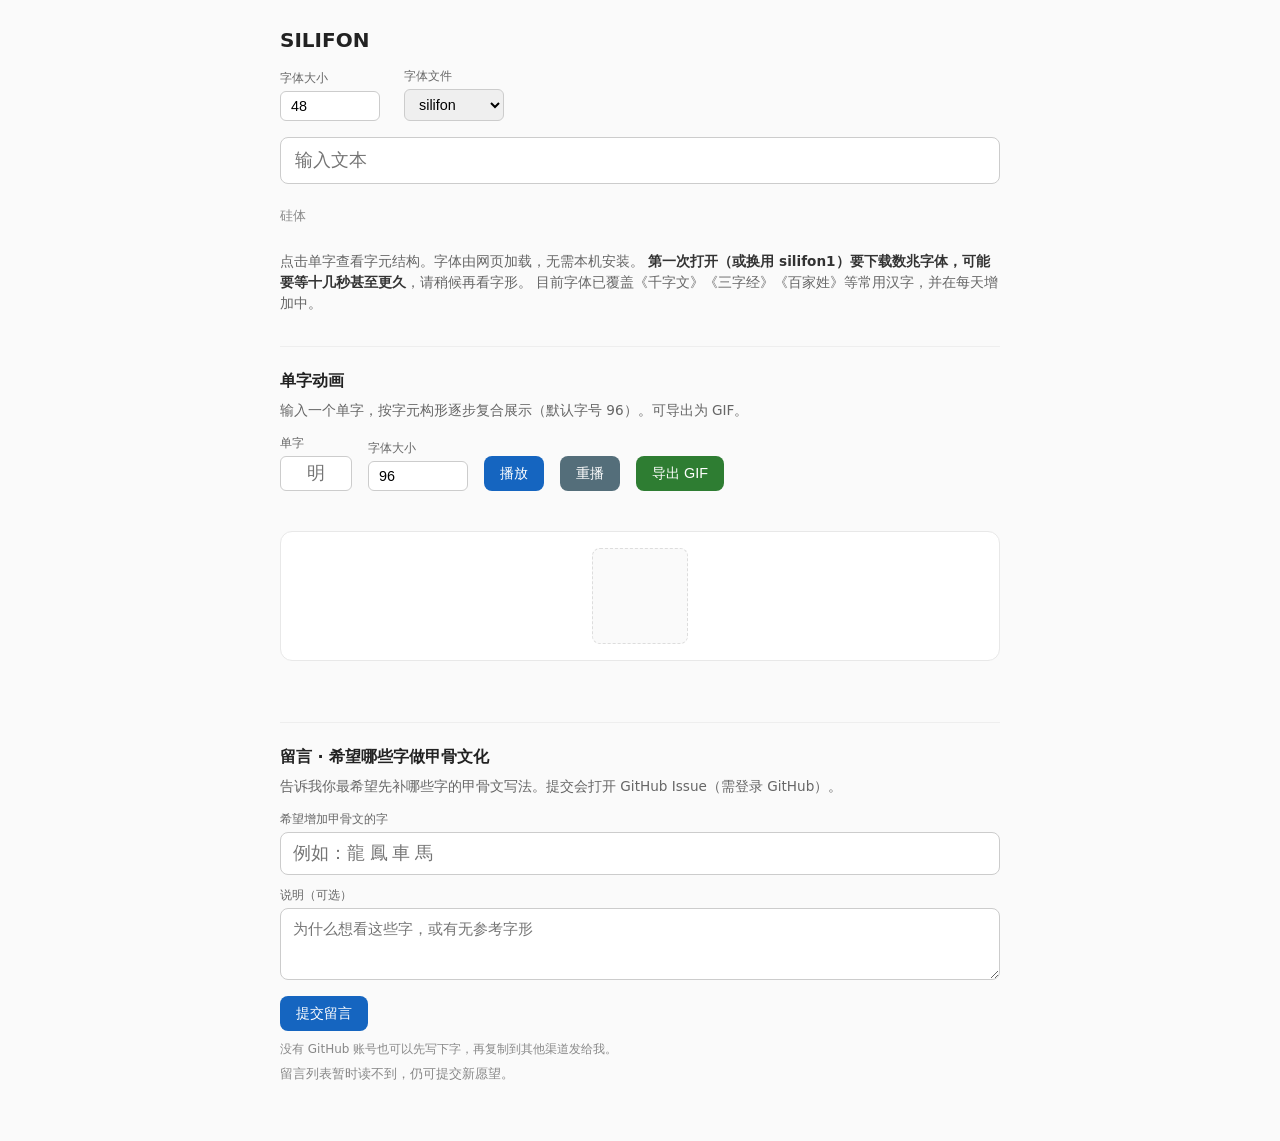
==== index.html @ 26a2df0d "Fix broken animation script; export GIF instead of standalone HTML" ====
<!DOCTYPE html>
<html lang="zh-CN">
<head>
  <meta charset="UTF-8" />
  <meta name="viewport" content="width=device-width, initial-scale=1" />
  <title>SILIFON</title>
  <style>
    @font-face {
      font-family: 'SilifonWeb';
      src: url('fonts/silifon.ttf?v=20260910170500') format('truetype');
      font-display: block;
    }
    @font-face {
      font-family: 'Silifon1Web';
      src: url('fonts/silifon1.ttf?v=20260910170500') format('truetype');
      font-display: block;
    }
    :root { font-family: system-ui, -apple-system, sans-serif; }
    * { box-sizing: border-box; }
    body {
      margin: 0; padding: 28px 20px 40px;
      background: #fafafa; color: #222;
      min-height: 100vh;
    }
    .wrap { max-width: 720px; margin: 0 auto; }
    h1 { font-size: 1.25rem; margin: 0 0 16px; font-weight: 600; }

    .opts {
      display: flex; flex-wrap: wrap; gap: 16px 24px;
      margin-bottom: 16px; align-items: flex-end;
    }
    .opt label {
      display: block; font-size: 0.75rem; color: #666; margin-bottom: 4px;
    }
    .opt select, .opt input[type="number"] {
      padding: 6px 10px; border: 1px solid #ccc; border-radius: 6px;
      font-size: 0.9rem; min-width: 100px;
    }

    #textInput {
      width: 100%;
      font-size: 1.1rem;
      padding: 12px 14px;
      border: 1px solid #ccc;
      border-radius: 8px;
      outline: none;
      font-family: "Songti SC", "SimSun", serif;
    }
    #textInput:focus { border-color: #1565c0; }

    .out-label {
      margin: 24px 0 10px;
      font-size: 0.8rem;
      color: #888;
    }
    #silifonOut {
      display: flex;
      flex-wrap: wrap;
      gap: 6px;
      line-height: 1;
    }
    .glyph {
      font-family: var(--silifon-family, 'SilifonWeb');
      font-size: var(--glyph-size, 3rem);
      font-feature-settings: "liga" 1, "clig" 1;
      font-variant-ligatures: common-ligatures;
      padding: 8px 10px;
      border: 1px solid transparent;
      border-radius: 8px;
      background: #fff;
      cursor: pointer;
      user-select: none;
    }
    .glyph:hover {
      border-color: #90caf9;
      background: #f5f9ff;
    }
    .glyph.no-structure { cursor: default; opacity: 0.85; }
    .glyph.no-structure:hover { border-color: transparent; background: #fff; }

    .hint { margin-top: 16px; font-size: 0.85rem; color: #666; line-height: 1.55; }
    .hint strong { color: #333; font-weight: 600; }
    .feedback {
      margin-top: 36px;
      padding-top: 24px;
      border-top: 1px solid #eee;
    }
    .feedback h2 { font-size: 1rem; margin: 0 0 8px; font-weight: 600; }
    .feedback .lead { font-size: 0.85rem; color: #666; line-height: 1.5; margin: 0 0 14px; }
    .feedback label {
      display: block; font-size: 0.75rem; color: #666; margin: 0 0 4px;
    }
    .feedback textarea, .feedback input[type="text"] {
      width: 100%;
      font-size: 0.95rem;
      padding: 10px 12px;
      border: 1px solid #ccc;
      border-radius: 8px;
      outline: none;
      font-family: inherit;
      margin-bottom: 12px;
    }
    .feedback textarea:focus, .feedback input[type="text"]:focus { border-color: #1565c0; }
    .feedback textarea { min-height: 72px; resize: vertical; }
    #wishChars { font-family: "Songti SC", "SimSun", serif; font-size: 1.15rem; }
    #wishSubmit {
      border: none; background: #1565c0; color: #fff;
      border-radius: 8px; padding: 8px 16px; cursor: pointer; font-size: 0.9rem;
    }
    #wishSubmit:hover { background: #0d47a1; }
    .wish-note { font-size: 0.75rem; color: #888; margin: 10px 0 0; }
    #wishList { margin: 18px 0 0; padding: 0; list-style: none; }
    #wishList li {
      padding: 10px 0;
      border-bottom: 1px solid #f0f0f0;
      font-size: 0.9rem;
    }
    #wishList a { color: #1565c0; text-decoration: none; }
    #wishList a:hover { text-decoration: underline; }
    #wishList .meta { display: block; font-size: 0.75rem; color: #999; margin-top: 4px; }
    #wishListStatus { font-size: 0.8rem; color: #888; margin: 8px 0 0; }

    /* 字元结构弹窗 */
    #modalOverlay {
      position: fixed; inset: 0;
      background: rgba(0,0,0,0.4);
      display: flex; align-items: center; justify-content: center;
      padding: 16px; z-index: 999;
    }
    #modalOverlay[hidden] { display: none; }
    #modal {
      width: 100%; max-width: 640px; max-height: 80vh;
      background: #fff; border-radius: 12px;
      display: flex; flex-direction: column;
      box-shadow: 0 12px 32px rgba(0,0,0,0.15);
    }
    #modalHead {
      padding: 14px 16px;
      border-bottom: 1px solid #eee;
      display: flex; justify-content: space-between; align-items: center;
    }
    #modalTitle { font-weight: 600; }
    #modalClose {
      border: none; background: #eee; border-radius: 6px;
      padding: 6px 12px; cursor: pointer;
    }
    #modalBody { padding: 16px; overflow: auto; }
    #modalMeta { font-size: 0.85rem; color: #666; margin-bottom: 12px; }
    #jgBlock { margin: 0 0 16px; }
    #jgBlock[hidden] { display: none; }
    #jgLabel { font-size: 0.8rem; color: #888; margin: 0 0 8px; }
    #jgGrid {
      display: flex; flex-wrap: wrap; gap: 8px;
    }
    .jg-card {
      display: flex; flex-direction: column; align-items: center;
      gap: 4px;
    }
    .jg-thumb {
      width: 72px; height: 72px;
      background: #d7d5d0;
      border-radius: 6px;
      overflow: hidden;
      display: flex; align-items: center; justify-content: center;
    }
    .jg-thumb img { width: 72px; height: 72px; object-fit: contain; }
    .jg-cap { font-size: 0.62rem; color: #888; max-width: 80px; text-align: center; }
    #varBlock { margin: 0 0 16px; }
    #varBlock[hidden] { display: none; }
    #varLabel { font-size: 0.8rem; color: #888; margin: 0 0 8px; }
    #varGrid { display: flex; flex-wrap: wrap; gap: 10px; }
    .var-card {
      display: flex; flex-direction: column; align-items: center;
      gap: 4px;
    }
    .var-thumb {
      width: 88px; height: 88px;
      background: #fff;
      border: 1px solid #eee;
      border-radius: 6px;
      overflow: hidden;
      display: flex; align-items: center; justify-content: center;
      font-family: var(--silifon-family, 'SilifonWeb');
      font-size: 52px;
      line-height: 1;
      font-feature-settings: "liga" 1, "clig" 1;
      font-variant-ligatures: common-ligatures;
    }
    .var-cap { font-size: 0.65rem; color: #555; }
    .comp-grid { display: flex; flex-wrap: wrap; gap: 12px; }
    .comp-card {
      display: flex; flex-direction: column; align-items: center;
      gap: 6px; padding: 10px;
      border: 1px solid #e8e8e8; border-radius: 8px;
      min-width: 88px; background: #fafafa;
    }
    .comp-card.clickable { cursor: pointer; }
    .comp-card.clickable:hover { border-color: #90caf9; background: #f5f9ff; }
    .comp-thumb {
      width: 64px; height: 64px;
      display: flex; align-items: center; justify-content: center;
      font-family: "Songti SC", serif;
      font-size: 2rem;
      background: #fff; border: 1px solid #eee; border-radius: 6px;
      overflow: hidden;
    }
    .comp-thumb img { width: 64px; height: 64px; object-fit: contain; }
    .comp-cap { font-size: 0.7rem; color: #555; text-align: center; }
    .comp-cap code { display: block; font-size: 0.62rem; color: #999; margin-top: 2px; }
    .empty { color: #999; font-size: 0.9rem; }

    .anim-mod {
      margin-top: 32px;
      padding-top: 24px;
      border-top: 1px solid #eee;
    }
    .anim-mod h2 { font-size: 1rem; margin: 0 0 8px; font-weight: 600; }
    .anim-mod .lead { font-size: 0.85rem; color: #666; line-height: 1.5; margin: 0 0 14px; }
    .anim-row {
      display: flex; flex-wrap: wrap; gap: 12px 16px;
      align-items: flex-end; margin-bottom: 14px;
    }
    .anim-row .opt input[type="text"] {
      padding: 6px 10px; border: 1px solid #ccc; border-radius: 6px;
      font-size: 1.15rem; width: 4.5rem; text-align: center;
      font-family: "Songti SC", "SimSun", serif;
    }
    .anim-row .opt input[type="text"]:focus { border-color: #1565c0; outline: none; }
    #animPlay, #animReplay {
      border: none; background: #1565c0; color: #fff;
      border-radius: 8px; padding: 8px 16px; cursor: pointer; font-size: 0.9rem;
    }
    #animPlay:hover, #animReplay:hover { background: #0d47a1; }
    #animReplay { background: #546e7a; }
    #animReplay:hover { background: #455a64; }
    #animMeta { font-size: 0.85rem; color: #666; margin: 0 0 10px; min-height: 1.2em; }
    #animStatus { font-size: 0.8rem; color: #888; margin: 10px 0 0; min-height: 1.2em; }
    .anim-stage-wrap {
      display: flex; justify-content: center;
      padding: 16px; background: #fff;
      border: 1px solid #e8e8e8; border-radius: 12px;
    }
    #animStage {
      position: relative;
      width: var(--anim-size, 96px);
      height: var(--anim-size, 96px);
      background: #fafafa;
      border: 1px dashed #ddd;
      border-radius: 8px;
      overflow: hidden;
    }
    .anim-piece {
      position: absolute;
      left: 0; top: 0;
      width: 100%; height: 100%;
      transform-origin: 0 0;
      opacity: 0;
      transition: transform 0.7s cubic-bezier(0.22, 1, 0.36, 1), opacity 0.45s ease;
      pointer-events: none;
      display: flex; align-items: center; justify-content: center;
    }
    .anim-piece img, .anim-piece svg {
      width: 100%; height: 100%;
      object-fit: contain;
      display: block;
    }
    .anim-piece .glyph-face {
      font-family: var(--silifon-family, 'SilifonWeb');
      font-size: var(--anim-size, 96px);
      line-height: 1;
      font-feature-settings: "liga" 1, "clig" 1;
      font-variant-ligatures: common-ligatures;
    }
    .anim-piece.final .glyph-face { color: #111; }
    .anim-piece.visible { opacity: 1; }
    .anim-piece.highlight {
      filter: drop-shadow(0 0 6px rgba(21, 101, 192, 0.45));
    }
    #animExport {
      border: none; background: #2e7d32; color: #fff;
      border-radius: 8px; padding: 8px 16px; cursor: pointer; font-size: 0.9rem;
    }
    #animExport:hover { background: #1b5e20; }
    #animExport:disabled, #animPlay:disabled, #animReplay:disabled {
      opacity: 0.55; cursor: wait;
    }
    #animStage canvas {
      display: block; width: 100%; height: 100%;
      background: #fff;
    }
  </style>
</head>
<body>
  <div class="wrap">
    <h1>SILIFON</h1>
    <div class="opts">
      <div class="opt">
        <label for="fontSize">字体大小</label>
        <input id="fontSize" type="number" min="24" max="120" step="4" value="48" />
      </div>
      <div class="opt">
        <label for="fontFile">字体文件</label>
        <select id="fontFile">
          <option value="silifon">silifon</option>
          <option value="silifon1">silifon1</option>
        </select>
      </div>
    </div>
    <input id="textInput" type="text" placeholder="输入文本" autocomplete="off" />
    <div class="out-label">硅体 <span id="fontStatus"></span></div>
    <div id="silifonOut"></div>
    <p class="hint">
      点击单字查看字元结构。字体由网页加载，无需本机安装。
      <strong>第一次打开（或换用 silifon1）要下载数兆字体，可能要等十几秒甚至更久</strong>，请稍候再看字形。
      目前字体已覆盖《千字文》《三字经》《百家姓》等常用汉字，并在每天增加中。
    </p>

    <section class="anim-mod" aria-labelledby="animTitle">
      <h2 id="animTitle">单字动画</h2>
      <p class="lead">输入一个单字，按字元构形逐步复合展示（默认字号 96）。可导出为 GIF。</p>
      <div class="anim-row">
        <div class="opt">
          <label for="animChar">单字</label>
          <input id="animChar" type="text" maxlength="4" placeholder="明" autocomplete="off" />
        </div>
        <div class="opt">
          <label for="animSize">字体大小</label>
          <input id="animSize" type="number" min="48" max="280" step="8" value="96" />
        </div>
        <button id="animPlay" type="button">播放</button>
        <button id="animReplay" type="button">重播</button>
        <button id="animExport" type="button">导出 GIF</button>
      </div>
      <div id="animMeta"></div>
      <div class="anim-stage-wrap">
        <div id="animStage" aria-live="polite"></div>
      </div>
      <p id="animStatus"></p>
    </section>

    <section class="feedback" aria-labelledby="wishTitle">
      <h2 id="wishTitle">留言 · 希望哪些字做甲骨文化</h2>
      <p class="lead">告诉我你最希望先补哪些字的甲骨文写法。提交会打开 GitHub Issue（需登录 GitHub）。</p>
      <label for="wishChars">希望增加甲骨文的字</label>
      <input id="wishChars" type="text" placeholder="例如：龍 鳳 車 馬" autocomplete="off" />
      <label for="wishNote">说明（可选）</label>
      <textarea id="wishNote" placeholder="为什么想看这些字，或有无参考字形"></textarea>
      <button id="wishSubmit" type="button">提交留言</button>
      <p class="wish-note">没有 GitHub 账号也可以先写下字，再复制到其他渠道发给我。</p>
      <p id="wishListStatus"></p>
      <ul id="wishList"></ul>
    </section>
  </div>

  <div id="modalOverlay" hidden>
    <div id="modal">
      <div id="modalHead">
        <span id="modalTitle">字元结构</span>
        <button id="modalClose" type="button">关闭</button>
      </div>
      <div id="modalBody">
        <div id="varBlock" hidden>
          <div id="varLabel">字元版本</div>
          <div id="varGrid"></div>
        </div>
        <div id="jgBlock" hidden>
          <div id="jgLabel">甲骨文</div>
          <div id="jgGrid"></div>
        </div>
        <div id="modalMeta"></div>
        <div class="comp-grid" id="modalGrid"></div>
      </div>
    </div>
  </div>

  <script>
    let compData = null;
    let jgData = null;
    let varData = null;
    let animData = null;
    const loadedFonts = new Map();
    let currentFontKey = 'silifon';

    const FONT_VERSION = '20260910170500';
    const WISH_REPO = 'xjq284/silifon-demo';
    const WISH_TITLE_PREFIX = '甲骨文愿望：';
    const DATA_VERSION = '20260911102600';
    const FONT_FAMILIES = {
      silifon: 'SilifonWeb',
      silifon1: 'Silifon1Web',
    };
    const FONT_FILES = {
      silifon: 'fonts/silifon.ttf?v=' + FONT_VERSION,
      silifon1: 'fonts/silifon1.ttf?v=' + FONT_VERSION,
    };

    const textInput = document.getElementById('textInput');
    const fontSizeInput = document.getElementById('fontSize');
    const fontFileSelect = document.getElementById('fontFile');
    const silifonOut = document.getElementById('silifonOut');
    const modalOverlay = document.getElementById('modalOverlay');
    const modalTitle = document.getElementById('modalTitle');
    const modalMeta = document.getElementById('modalMeta');
    const modalGrid = document.getElementById('modalGrid');
    const modalClose = document.getElementById('modalClose');
    const jgBlock = document.getElementById('jgBlock');
    const jgLabel = document.getElementById('jgLabel');
    const jgGrid = document.getElementById('jgGrid');
    const varBlock = document.getElementById('varBlock');
    const varLabel = document.getElementById('varLabel');
    const varGrid = document.getElementById('varGrid');
    const fontStatus = document.getElementById('fontStatus');

    fetch('compound_structure.json?v=' + DATA_VERSION)
      .then(r => r.json())
      .then(data => { compData = data; render(); })
      .catch(() => { compData = {}; render(); });

    fetch('compose_anim.json?v=' + DATA_VERSION)
      .then(r => r.json())
      .then(data => { animData = data; })
      .catch(() => { animData = {}; });

    fetch('jiaguwen.json?v=' + DATA_VERSION)
      .then(r => r.json())
      .then(data => { jgData = data; })
      .catch(() => { jgData = {}; });

    fetch('glyph_variants.json?v=' + DATA_VERSION)
      .then(r => r.json())
      .then(data => { varData = data; })
      .catch(() => { varData = {}; });

    function fontFamilyId(key) {
      return FONT_FAMILIES[key] || FONT_FAMILIES.silifon;
    }

    function setFontStatus(text) {
      fontStatus.textContent = text ? ' · ' + text : '';
    }

    async function ensureFont(key) {
      if (loadedFonts.has(key)) return loadedFonts.get(key);
      const family = fontFamilyId(key);
      setFontStatus(loadedFonts.size ? '加载字体，请稍候…' : '首次加载字体较慢，请稍候…');
      try {
        if (document.fonts && document.fonts.load) {
          await document.fonts.load('48px "' + family + '"');
        } else {
          const url = FONT_FILES[key];
          const face = new FontFace(family, 'url(' + url + ')');
          await face.load();
          document.fonts.add(face);
        }
        loadedFonts.set(key, family);
        setFontStatus('');
        return family;
      } catch (e) {
        setFontStatus('网页字体加载失败');
        throw e;
      }
    }

    function readFontSize() {
      const n = parseInt(fontSizeInput.value, 10);
      if (!Number.isFinite(n)) return 48;
      return Math.min(120, Math.max(24, n));
    }

    function applyDisplayStyle() {
      const px = readFontSize();
      fontSizeInput.value = String(px);
      silifonOut.style.setProperty('--glyph-size', px + 'px');
      const family = "'" + fontFamilyId(currentFontKey) + "'";
      silifonOut.style.setProperty('--silifon-family', family);
      document.documentElement.style.setProperty('--silifon-family', family);
    }

    async function setFontFile(key) {
      currentFontKey = key in FONT_FILES ? key : 'silifon';
      fontFileSelect.value = currentFontKey;
      await ensureFont(currentFontKey);
      applyDisplayStyle();
      render();
    }

    function chars(s) {
      return [...(s || '').trim()];
    }

    function svgDataUrl(svg) {
      return 'data:image/svg+xml;charset=utf-8,' + encodeURIComponent(svg);
    }

    function escapeHtml(s) {
      const d = document.createElement('div');
      d.textContent = s == null ? '' : String(s);
      return d.innerHTML;
    }

    function render() {
      applyDisplayStyle();
      const list = chars(textInput.value);
      silifonOut.innerHTML = '';
      if (!list.length) return;

      list.forEach(ch => {
        const el = document.createElement('span');
        el.className = 'glyph';
        el.textContent = ch;
        const hasInfo = (compData && compData[ch]) || (varData && varData[ch]) || (jgData && jgData[ch]);
        if (!hasInfo) el.classList.add('no-structure');
        else el.addEventListener('click', () => openStructure(ch, []));
        silifonOut.appendChild(el);
      });
    }

    function canOpen(c, stack) {
      const name = (c && c.name) || '';
      if (!name || (stack || []).includes(name)) return false;
      if (c.kind === 'compound') return !!(compData && compData[name]);
      return true;
    }

    function buildCompCard(c, stack) {
      const card = document.createElement('div');
      card.className = 'comp-card';

      const thumb = document.createElement('div');
      thumb.className = 'comp-thumb';
      if (c.svg) {
        const img = document.createElement('img');
        img.src = svgDataUrl(c.svg);
        img.alt = c.name || '';
        thumb.appendChild(img);
      } else {
        thumb.textContent = c.name || '—';
        if (c.kind !== 'compound') {
          thumb.style.fontSize = '0.75rem';
          thumb.style.color = '#aaa';
        }
      }

      const cap = document.createElement('div');
      cap.className = 'comp-cap';
      cap.innerHTML = escapeHtml(c.name || c.ref || '') +
        (c.ref ? '<code>' + escapeHtml(c.ref) + '</code>' : '');

      card.appendChild(thumb);
      card.appendChild(cap);

      if (canOpen(c, stack)) {
        card.classList.add('clickable');
        card.addEventListener('click', () => openStructure(c.name, stack));
      }
      return card;
    }

    function renderJiaguwen(ch) {
      const variants = jgData && jgData[ch];
      jgGrid.innerHTML = '';
      if (!variants || !variants.length) {
        jgBlock.hidden = true;
        return;
      }
      jgBlock.hidden = false;
      jgLabel.textContent = '甲骨文 · ' + ch + '（' + variants.length + '）';
      variants.forEach(v => {
        const card = document.createElement('div');
        card.className = 'jg-card';
        const thumb = document.createElement('div');
        thumb.className = 'jg-thumb';
        const img = document.createElement('img');
        img.src = svgDataUrl(v.svg);
        img.alt = ch + ' ' + (v.label || '');
        img.loading = 'lazy';
        thumb.appendChild(img);
        const cap = document.createElement('div');
        cap.className = 'jg-cap';
        cap.textContent = v.label || ('表' + v.table);
        card.appendChild(thumb);
        card.appendChild(cap);
        jgGrid.appendChild(card);
      });
    }

    function renderVariants(ch) {
      const variants = varData && varData[ch];
      varGrid.innerHTML = '';
      if (!variants || variants.length < 2) {
        varBlock.hidden = true;
        return;
      }
      varBlock.hidden = false;
      varLabel.textContent = '字元版本（' + variants.length + '）';
      variants.forEach(v => {
        const card = document.createElement('div');
        card.className = 'var-card';
        const thumb = document.createElement('div');
        thumb.className = 'var-thumb';
        thumb.textContent = v.name;
        const cap = document.createElement('div');
        cap.className = 'var-cap';
        cap.textContent = v.name;
        card.appendChild(thumb);
        card.appendChild(cap);
        varGrid.appendChild(card);
      });
    }

    function openStructure(ch, stack) {
      const comp = compData && compData[ch];
      modalOverlay.hidden = false;
      modalGrid.innerHTML = '';
      modalMeta.textContent = '';

      if (comp) {
        // 复合字：显示字元结构
        modalTitle.textContent = '字元结构 · ' + ch;
        varBlock.hidden = true;
        jgBlock.hidden = true;

        const comps = comp.components || [];
        let meta = (comp.structure || '') + ' · ' + comps.length + ' 个构件';
        if (comp.meaning) meta += ' · ' + comp.meaning;
        modalMeta.textContent = meta;

        const nextStack = stack.slice();
        if (!nextStack.includes(ch)) nextStack.push(ch);
        comps.forEach(c => modalGrid.appendChild(buildCompCard(c, nextStack)));
      } else {
        // 字元：显示甲骨文 + 多版本变体
        modalTitle.textContent = '字元详情 · ' + ch;
        renderVariants(ch);
        renderJiaguwen(ch);
        if (varBlock.hidden && jgBlock.hidden) {
          modalMeta.textContent = '暂无甲骨文或多版本数据';
        }
      }
    }

    modalClose.addEventListener('click', () => { modalOverlay.hidden = true; });
    modalOverlay.addEventListener('click', e => {
      if (e.target === modalOverlay) modalOverlay.hidden = true;
    });

    let composing = false;
    textInput.addEventListener('compositionstart', () => { composing = true; });
    textInput.addEventListener('compositionend', () => { composing = false; render(); });
    textInput.addEventListener('input', () => { if (!composing) render(); });
    fontSizeInput.addEventListener('input', () => render());
    fontFileSelect.addEventListener('change', () => {
      setFontFile(fontFileSelect.value).catch(() => {});
    });

    const wishChars = document.getElementById('wishChars');
    const wishNote = document.getElementById('wishNote');
    const wishSubmit = document.getElementById('wishSubmit');
    const wishList = document.getElementById('wishList');
    const wishListStatus = document.getElementById('wishListStatus');

    const animCharInput = document.getElementById('animChar');
    const animSizeInput = document.getElementById('animSize');
    const animPlayBtn = document.getElementById('animPlay');
    const animReplayBtn = document.getElementById('animReplay');
    const animExportBtn = document.getElementById('animExport');
    const animStage = document.getElementById('animStage');
    const animMeta = document.getElementById('animMeta');
    const animStatus = document.getElementById('animStatus');
    let animToken = 0;
    let animBusy = false;
    let gifencMod = null;

    function readAnimSize() {
      const n = parseInt(animSizeInput.value, 10);
      if (!Number.isFinite(n)) return 96;
      return Math.min(280, Math.max(48, n));
    }

    function readAnimChar() {
      const list = chars(animCharInput.value);
      return list.length ? list[0] : '';
    }

    function waitAnimDataReady() {
      return new Promise(resolve => {
        if (animData !== null && compData !== null) {
          resolve();
          return;
        }
        const t0 = Date.now();
        const id = setInterval(() => {
          if ((animData !== null && compData !== null) || Date.now() - t0 > 8000) {
            clearInterval(id);
            resolve();
          }
        }, 40);
      });
    }

    function setAnimBusy(busy) {
      animBusy = !!busy;
      animPlayBtn.disabled = animBusy;
      animReplayBtn.disabled = animBusy;
      animExportBtn.disabled = animBusy;
    }

    function easeOutCubic(t) {
      return 1 - Math.pow(1 - t, 3);
    }

    function lerp(a, b, t) {
      return a + (b - a) * t;
    }

    function introPose(index, total, size) {
      const mid = (total - 1) / 2;
      const dx = (index - mid) * Math.min(size * 0.22, 36);
      return { x: dx, y: -size * 0.08, scale: 0.42, scale_y: 0.42, rotate: 0, alpha: 0 };
    }

    function finalPose(tr, size) {
      return {
        x: ((tr && tr.x) || 0) / 1000 * size,
        y: ((tr && tr.y) || 0) / 1000 * size,
        scale: (tr && tr.scale != null) ? tr.scale : 1,
        scale_y: (tr && tr.scale_y != null) ? tr.scale_y : ((tr && tr.scale != null) ? tr.scale : 1),
        rotate: (tr && tr.rotate) || 0,
        alpha: 1,
      };
    }

    function mixPose(a, b, t) {
      return {
        x: lerp(a.x, b.x, t),
        y: lerp(a.y, b.y, t),
        scale: lerp(a.scale, b.scale, t),
        scale_y: lerp(a.scale_y, b.scale_y, t),
        rotate: lerp(a.rotate, b.rotate, t),
        alpha: lerp(a.alpha, b.alpha, t),
      };
    }

    function loadSvgImage(svg) {
      return new Promise((resolve, reject) => {
        const img = new Image();
        img.onload = () => resolve(img);
        img.onerror = reject;
        img.src = svgDataUrl(svg);
      });
    }

    async function buildAnimAssets(ch, size) {
      const info = animData && animData[ch];
      const structComp = compData && compData[ch];
      const svgList = (structComp && structComp.components) || [];
      const comps = (info && info.components) || [];
      const pieces = [];
      for (let i = 0; i < comps.length; i++) {
        const comp = comps[i];
        const byIndex = svgList[i];
        const byName = svgList.find(s => s && s.name === comp.name);
        const svg = (byIndex && byIndex.svg) || (byName && byName.svg) || null;
        let img = null;
        if (svg) {
          try { img = await loadSvgImage(svg); } catch (e) { img = null; }
        }
        pieces.push({
          name: comp.name || '',
          transform: comp.transform || {},
          img: img,
        });
      }
      return {
        char: ch,
        structure: (info && info.structure) || '',
        pieces: pieces,
        size: size,
        family: fontFamilyId(currentFontKey),
      };
    }

    function ensureAnimCanvas(size) {
      animStage.style.setProperty('--anim-size', size + 'px');
      let canvas = animStage.querySelector('canvas');
      if (!canvas) {
        animStage.innerHTML = '';
        canvas = document.createElement('canvas');
        animStage.appendChild(canvas);
      }
      const dpr = Math.min(window.devicePixelRatio || 1, 2);
      canvas.width = Math.round(size * dpr);
      canvas.height = Math.round(size * dpr);
      canvas.style.width = size + 'px';
      canvas.style.height = size + 'px';
      const ctx = canvas.getContext('2d');
      ctx.setTransform(dpr, 0, 0, dpr, 0, 0);
      return { canvas: canvas, ctx: ctx, dpr: dpr };
    }

    function drawPiece(ctx, piece, pose, size, family, highlight) {
      if (!pose || pose.alpha <= 0.01) return;
      ctx.save();
      ctx.globalAlpha = Math.max(0, Math.min(1, pose.alpha));
      ctx.translate(pose.x, pose.y);
      ctx.rotate((pose.rotate || 0) * Math.PI / 180);
      ctx.scale(pose.scale, pose.scale_y);
      if (highlight) {
        ctx.shadowColor = 'rgba(21, 101, 192, 0.45)';
        ctx.shadowBlur = 8;
      }
      if (piece.img) {
        ctx.drawImage(piece.img, 0, 0, size, size);
      } else {
        ctx.fillStyle = '#111';
        ctx.font = size + 'px "' + family + '"';
        ctx.textAlign = 'center';
        ctx.textBaseline = 'middle';
        ctx.fillText(piece.name || '·', size / 2, size / 2);
      }
      ctx.restore();
    }

    function drawAnimFrame(ctx, assets, state) {
      const size = assets.size;
      ctx.clearRect(0, 0, size, size);
      ctx.fillStyle = '#ffffff';
      ctx.fillRect(0, 0, size, size);
      const n = assets.pieces.length;
      for (let i = 0; i < n; i++) {
        const pose = state.poses[i];
        if (!pose) continue;
        drawPiece(ctx, assets.pieces[i], pose, size, assets.family, state.highlight === i);
      }
      if (state.finalAlpha > 0.01) {
        ctx.save();
        ctx.globalAlpha = state.finalAlpha;
        const s = state.finalScale || 1;
        ctx.translate(size / 2, size / 2);
        ctx.scale(s, s);
        ctx.translate(-size / 2, -size / 2);
        ctx.fillStyle = '#111';
        ctx.font = size + 'px "' + assets.family + '"';
        ctx.textAlign = 'center';
        ctx.textBaseline = 'middle';
        ctx.fillText(assets.char, size / 2, size / 2);
        ctx.restore();
      }
    }

    function buildAnimTimeline(assets) {
      const n = assets.pieces.length;
      const size = assets.size;
      const events = [];
      let t = 0;
      if (!n) {
        events.push({ t0: 0, t1: 400, kind: 'final', from: 0, to: 1 });
        return { duration: 900, events: events };
      }
      for (let i = 0; i < n; i++) {
        const intro = introPose(i, n, size);
        intro.alpha = 0;
        const shown = Object.assign({}, intro, { alpha: 1 });
        const fin = finalPose(assets.pieces[i].transform, size);
        events.push({ t0: t, t1: t + 280, kind: 'piece', index: i, from: intro, to: shown });
        t += 280;
        events.push({ t0: t, t1: t + 720, kind: 'piece', index: i, from: shown, to: fin });
        t += 720;
        events.push({ t0: t, t1: t + 120, kind: 'hold' });
        t += 120;
      }
      events.push({ t0: t, t1: t + 500, kind: 'toFinal' });
      t += 500;
      events.push({ t0: t, t1: t + 700, kind: 'holdFinal' });
      t += 700;
      return { duration: t, events: events };
    }

    function sampleAnimState(assets, timeline, timeMs) {
      const n = assets.pieces.length;
      const poses = [];
      for (let i = 0; i < n; i++) {
        const p = introPose(i, n, assets.size);
        p.alpha = 0;
        poses.push(p);
      }
      let highlight = -1;
      let finalAlpha = 0;
      let finalScale = 1;
      let status = '';
      let phase = 'init';
      for (const ev of timeline.events) {
        if (timeMs < ev.t0) break;
        const u = ev.t1 === ev.t0 ? 1 : Math.max(0, Math.min(1, (timeMs - ev.t0) / (ev.t1 - ev.t0)));
        const e = easeOutCubic(u);
        const active = timeMs < ev.t1;
        if (ev.kind === 'piece') {
          poses[ev.index] = active ? mixPose(ev.from, ev.to, e) : Object.assign({}, ev.to);
          if (active) {
            highlight = ev.index;
            status = '放入「' + assets.pieces[ev.index].name + '」（' + (ev.index + 1) + '/' + n + '）';
            phase = 'piece';
          }
        } else if (ev.kind === 'toFinal') {
          for (let i = 0; i < n; i++) {
            const base = finalPose(assets.pieces[i].transform, assets.size);
            poses[i] = Object.assign({}, base, { alpha: 1 - 0.78 * (active ? e : 1) });
          }
          finalAlpha = active ? e : 1;
          finalScale = active ? lerp(0.86, 1, e) : 1;
          highlight = -1;
          status = '合成整字';
          phase = 'toFinal';
        } else if (ev.kind === 'holdFinal' || ev.kind === 'final') {
          for (let i = 0; i < n; i++) {
            poses[i] = Object.assign({}, finalPose(assets.pieces[i].transform, assets.size), { alpha: 0 });
          }
          finalAlpha = 1;
          finalScale = 1;
          highlight = -1;
          status = '完成';
          phase = 'done';
        }
      }
      if (timeMs >= timeline.duration) {
        status = '完成';
        phase = 'done';
      }
      return {
        poses: poses,
        highlight: highlight,
        finalAlpha: finalAlpha,
        finalScale: finalScale,
        status: status,
        phase: phase,
      };
    }

    async function playComposeAnim() {
      if (animBusy) return;
      const ch = readAnimChar();
      const size = readAnimSize();
      animSizeInput.value = String(size);
      animMeta.textContent = '';
      animStatus.textContent = '';
      if (!ch) {
        animStatus.textContent = '请先输入一个单字';
        animCharInput.focus();
        return;
      }
      const token = ++animToken;
      setAnimBusy(true);
      try {
        await waitAnimDataReady();
        await ensureFont(currentFontKey);
        const assets = await buildAnimAssets(ch, size);
        if (!assets.pieces.length) {
          animMeta.textContent = ch + ' · 暂无构形数据，直接显示整字';
        } else {
          animMeta.textContent = ch + ' · ' + assets.structure + ' · ' + assets.pieces.map(p => p.name).join(' + ');
        }
        const { ctx } = ensureAnimCanvas(size);
        const timeline = buildAnimTimeline(assets);
        const t0 = performance.now();
        await new Promise(resolve => {
          function frame(now) {
            if (token !== animToken) { resolve(); return; }
            const t = now - t0;
            const state = sampleAnimState(assets, timeline, t);
            drawAnimFrame(ctx, assets, state);
            if (state.status) animStatus.textContent = state.status;
            if (t >= timeline.duration) {
              animStatus.textContent = '完成';
              resolve();
              return;
            }
            requestAnimationFrame(frame);
          }
          requestAnimationFrame(frame);
        });
      } catch (e) {
        if (token === animToken) animStatus.textContent = '动画失败';
      } finally {
        if (token === animToken) setAnimBusy(false);
      }
    }

    async function loadGifenc() {
      if (gifencMod) return gifencMod;
      gifencMod = await import('https://cdn.jsdelivr.net/npm/gifenc@1.0.3/+esm');
      return gifencMod;
    }

    async function exportAnimGif() {
      if (animBusy) return;
      const ch = readAnimChar();
      let size = readAnimSize();
      if (!ch) {
        animStatus.textContent = '请先输入一个单字再导出';
        animCharInput.focus();
        return;
      }
      // GIF 体积控制：导出边长上限 180
      size = Math.min(size, 180);
      const token = ++animToken;
      setAnimBusy(true);
      animStatus.textContent = '正在生成 GIF…';
      try {
        await waitAnimDataReady();
        await ensureFont(currentFontKey);
        const assets = await buildAnimAssets(ch, size);
        if (!assets.pieces.length) {
          animMeta.textContent = ch + ' · 暂无构形数据，直接显示整字';
        } else {
          animMeta.textContent = ch + ' · ' + assets.structure + ' · ' + assets.pieces.map(p => p.name).join(' + ');
        }
        const timeline = buildAnimTimeline(assets);
        const { GIFEncoder, quantize, applyPalette } = await loadGifenc();
        const canvas = document.createElement('canvas');
        canvas.width = size;
        canvas.height = size;
        const ctx = canvas.getContext('2d', { willReadFrequently: true });
        // 同时在舞台预览
        const view = ensureAnimCanvas(readAnimSize());
        const fps = 12;
        const frameDelay = Math.round(1000 / fps);
        const gif = GIFEncoder();
        let written = 0;
        for (let t = 0; t <= timeline.duration; t += frameDelay) {
          if (token !== animToken) return;
          const state = sampleAnimState(assets, timeline, t);
          drawAnimFrame(ctx, assets, state);
          // preview scaled
          view.ctx.clearRect(0, 0, readAnimSize(), readAnimSize());
          view.ctx.drawImage(canvas, 0, 0, readAnimSize(), readAnimSize());
          const data = ctx.getImageData(0, 0, size, size).data;
          const palette = quantize(data, 256);
          const index = applyPalette(data, palette);
          gif.writeFrame(index, size, size, { palette: palette, delay: frameDelay });
          written += 1;
          if (written % 4 === 0) {
            animStatus.textContent = '正在生成 GIF… ' + Math.min(100, Math.round(t / timeline.duration * 100)) + '%';
            await new Promise(r => setTimeout(r, 0));
          }
        }
        gif.finish();
        const bytes = gif.bytes();
        const blob = new Blob([bytes], { type: 'image/gif' });
        const a = document.createElement('a');
        a.href = URL.createObjectURL(blob);
        a.download = 'silifon-anim-' + ch + '.gif';
        document.body.appendChild(a);
        a.click();
        a.remove();
        setTimeout(() => URL.revokeObjectURL(a.href), 2000);
        animStatus.textContent = '已导出 silifon-anim-' + ch + '.gif';
      } catch (e) {
        console.error(e);
        animStatus.textContent = '导出 GIF 失败（请检查网络以加载编码器）';
      } finally {
        if (token === animToken) setAnimBusy(false);
      }
    }

    animPlayBtn.addEventListener('click', () => { playComposeAnim(); });
    animReplayBtn.addEventListener('click', () => { playComposeAnim(); });
    animExportBtn.addEventListener('click', () => { exportAnimGif(); });
    animCharInput.addEventListener('keydown', e => {
      if (e.key === 'Enter') playComposeAnim();
    });

    function openWishIssue() {
      const charsText = (wishChars.value || '').trim();
      const note = (wishNote.value || '').trim();
      if (!charsText) {
        wishChars.focus();
        return;
      }
      const title = WISH_TITLE_PREFIX + charsText.slice(0, 40);
      const body = '希望增加甲骨文的字：\n' + charsText +
        (note ? '\n\n说明：\n' + note : '');
      const url = 'https://github.com/' + WISH_REPO + '/issues/new?title=' +
        encodeURIComponent(title) + '&body=' + encodeURIComponent(body);
      window.open(url, '_blank', 'noopener');
    }

    function loadWishList() {
      wishListStatus.textContent = '正在读取已有留言…';
      fetch('https://api.github.com/repos/' + WISH_REPO + '/issues?state=open&per_page=30')
        .then(r => {
          if (!r.ok) throw new Error('http ' + r.status);
          return r.json();
        })
        .then(items => {
          const wishes = (items || []).filter(it =>
            !it.pull_request && String(it.title || '').startsWith(WISH_TITLE_PREFIX)
          );
          wishList.innerHTML = '';
          if (!wishes.length) {
            wishListStatus.textContent = '还没有留言，欢迎第一条。';
            return;
          }
          wishListStatus.textContent = '最近留言';
          wishes.forEach(it => {
            const li = document.createElement('li');
            const a = document.createElement('a');
            a.href = it.html_url;
            a.target = '_blank';
            a.rel = 'noopener';
            a.textContent = it.title;
            const meta = document.createElement('span');
            meta.className = 'meta';
            const who = (it.user && it.user.login) ? it.user.login : '';
            meta.textContent = who + (it.comments ? ' · ' + it.comments + ' 条讨论' : '');
            li.appendChild(a);
            li.appendChild(meta);
            wishList.appendChild(li);
          });
        })
        .catch(() => {
          wishListStatus.textContent = '留言列表暂时读不到，仍可提交新愿望。';
        });
    }

    wishSubmit.addEventListener('click', openWishIssue);
    wishChars.addEventListener('keydown', e => {
      if (e.key === 'Enter') openWishIssue();
    });
    loadWishList();

    ensureFont('silifon').then(() => { applyDisplayStyle(); render(); }).catch(() => {});

    const q = new URLSearchParams(location.search);
    const init = q.get('text') || q.get('char') || '';
    if (init) {
      textInput.value = init;
      const wait = setInterval(() => {
        if (compData !== null) { clearInterval(wait); render(); }
      }, 50);
      setTimeout(() => clearInterval(wait), 5000);
    }
  </script>
</body>
</html>
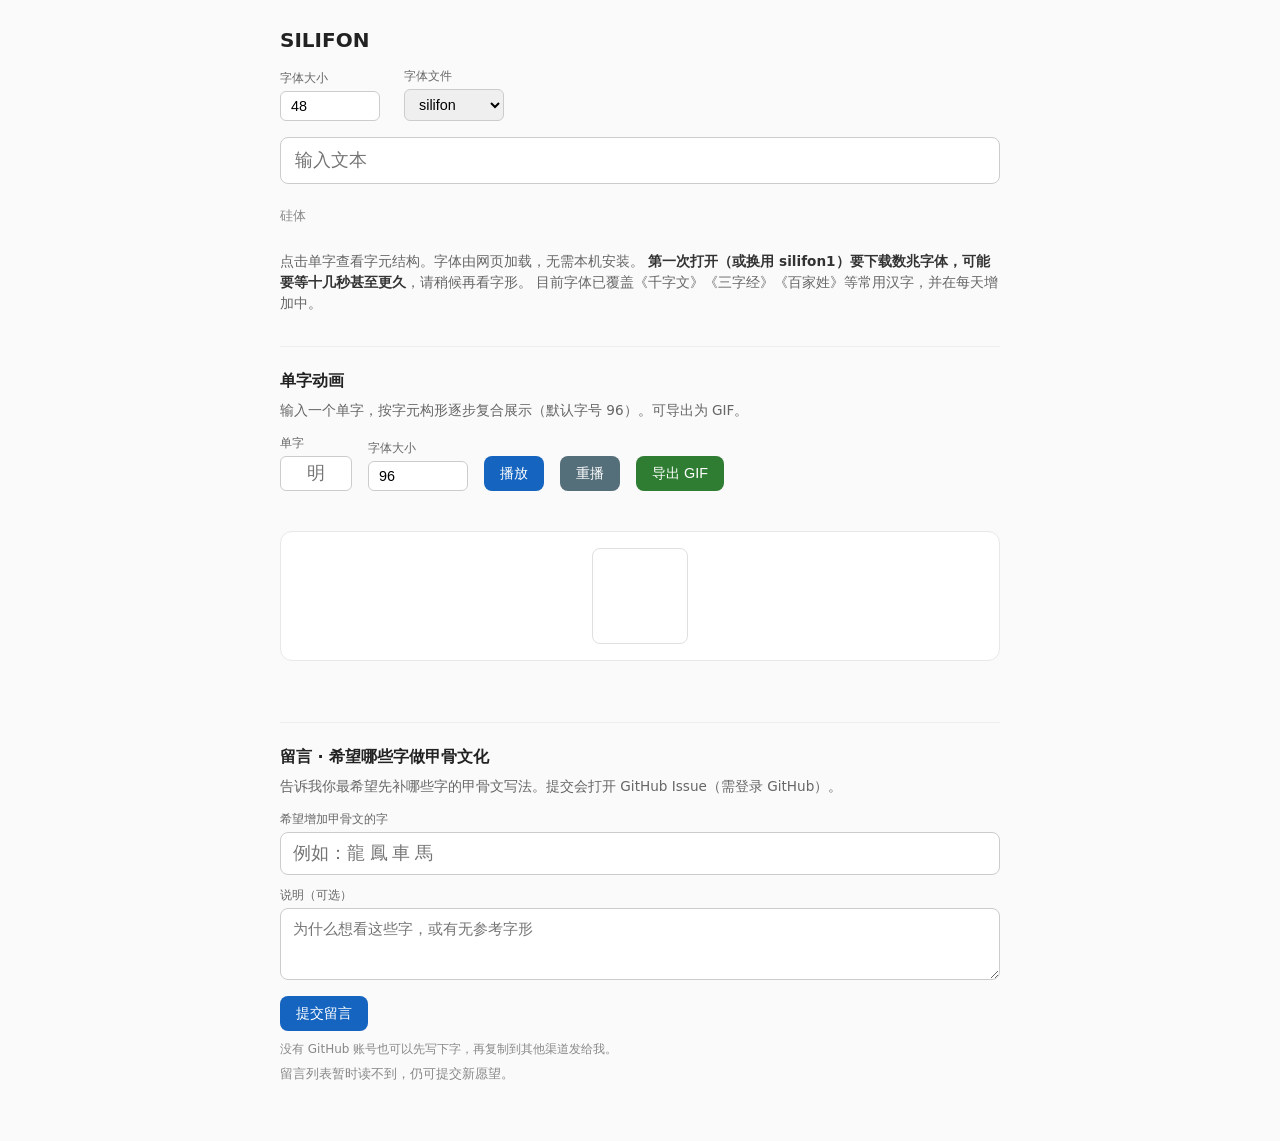
==== commit 48cb8a34: "Fix animation clipping: add canvas padding and keep intro in-bounds" ====
--- a/index.html
+++ b/index.html
@@ -244,10 +244,10 @@
       position: relative;
       width: var(--anim-size, 96px);
       height: var(--anim-size, 96px);
-      background: #fafafa;
-      border: 1px dashed #ddd;
+      background: #fff;
+      border: 1px solid #e0e0e0;
       border-radius: 8px;
-      overflow: hidden;
+      overflow: visible;
     }
     .anim-piece {
       position: absolute;
@@ -287,6 +287,7 @@
     #animStage canvas {
       display: block; width: 100%; height: 100%;
       background: #fff;
+      border-radius: 8px;
     }
   </style>
 </head>
@@ -715,8 +716,9 @@
 
     function introPose(index, total, size) {
       const mid = (total - 1) / 2;
-      const dx = (index - mid) * Math.min(size * 0.22, 36);
-      return { x: dx, y: -size * 0.08, scale: 0.42, scale_y: 0.42, rotate: 0, alpha: 0 };
+      const dx = (index - mid) * Math.min(size * 0.18, 28);
+      // 保持在画布内，避免上缘被裁切
+      return { x: dx, y: size * 0.08, scale: 0.4, scale_y: 0.4, rotate: 0, alpha: 0 };
     }
 
     function finalPose(tr, size) {
@@ -823,9 +825,15 @@
 
     function drawAnimFrame(ctx, assets, state) {
       const size = assets.size;
+      // 留边，避免笔画贴边/圆角裁切导致「画面偏上缺一截」
+      const pad = Math.max(3, size * 0.05);
+      const scale = (size - pad * 2) / size;
       ctx.clearRect(0, 0, size, size);
       ctx.fillStyle = '#ffffff';
       ctx.fillRect(0, 0, size, size);
+      ctx.save();
+      ctx.translate(pad, pad);
+      ctx.scale(scale, scale);
       const n = assets.pieces.length;
       for (let i = 0; i < n; i++) {
         const pose = state.poses[i];
@@ -846,6 +854,7 @@
         ctx.fillText(assets.char, size / 2, size / 2);
         ctx.restore();
       }
+      ctx.restore();
     }
 
     function buildAnimTimeline(assets) {
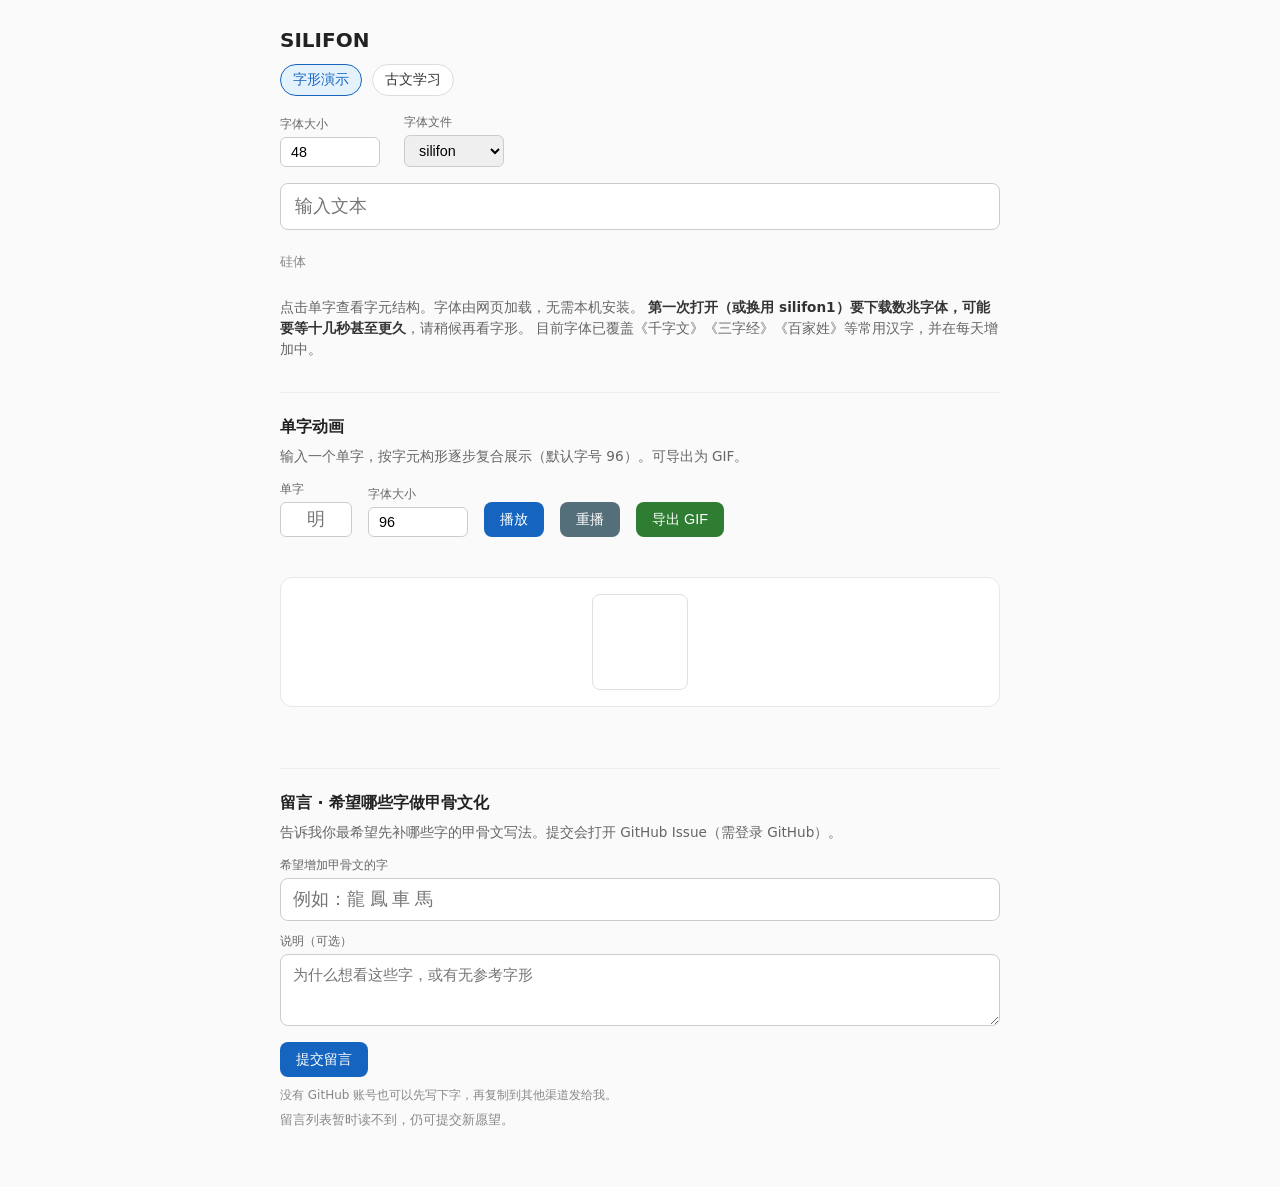
==== commit 4b96f809: "Add Classical reader: 道德经 / 诗经 with SILIFON fonts. Static corpus under /classical, linked from the d" ====
--- a/index.html
+++ b/index.html
@@ -24,6 +24,26 @@
     }
     .wrap { max-width: 720px; margin: 0 auto; }
     h1 { font-size: 1.25rem; margin: 0 0 16px; font-weight: 600; }
+    .site-nav {
+      display: flex; flex-wrap: wrap; gap: 10px;
+      margin: -4px 0 18px;
+    }
+    .site-nav a {
+      display: inline-block;
+      padding: 6px 12px;
+      border: 1px solid #ddd;
+      border-radius: 999px;
+      background: #fff;
+      color: #333;
+      text-decoration: none;
+      font-size: 0.85rem;
+    }
+    .site-nav a:hover { border-color: #90caf9; background: #f5f9ff; }
+    .site-nav a.current {
+      border-color: #1565c0;
+      color: #1565c0;
+      background: #e3f2fd;
+    }
 
     .opts {
       display: flex; flex-wrap: wrap; gap: 16px 24px;
@@ -294,6 +314,10 @@
 <body>
   <div class="wrap">
     <h1>SILIFON</h1>
+    <nav class="site-nav" aria-label="站点导航">
+      <a class="current" href="./">字形演示</a>
+      <a href="./classical/">古文学习</a>
+    </nav>
     <div class="opts">
       <div class="opt">
         <label for="fontSize">字体大小</label>
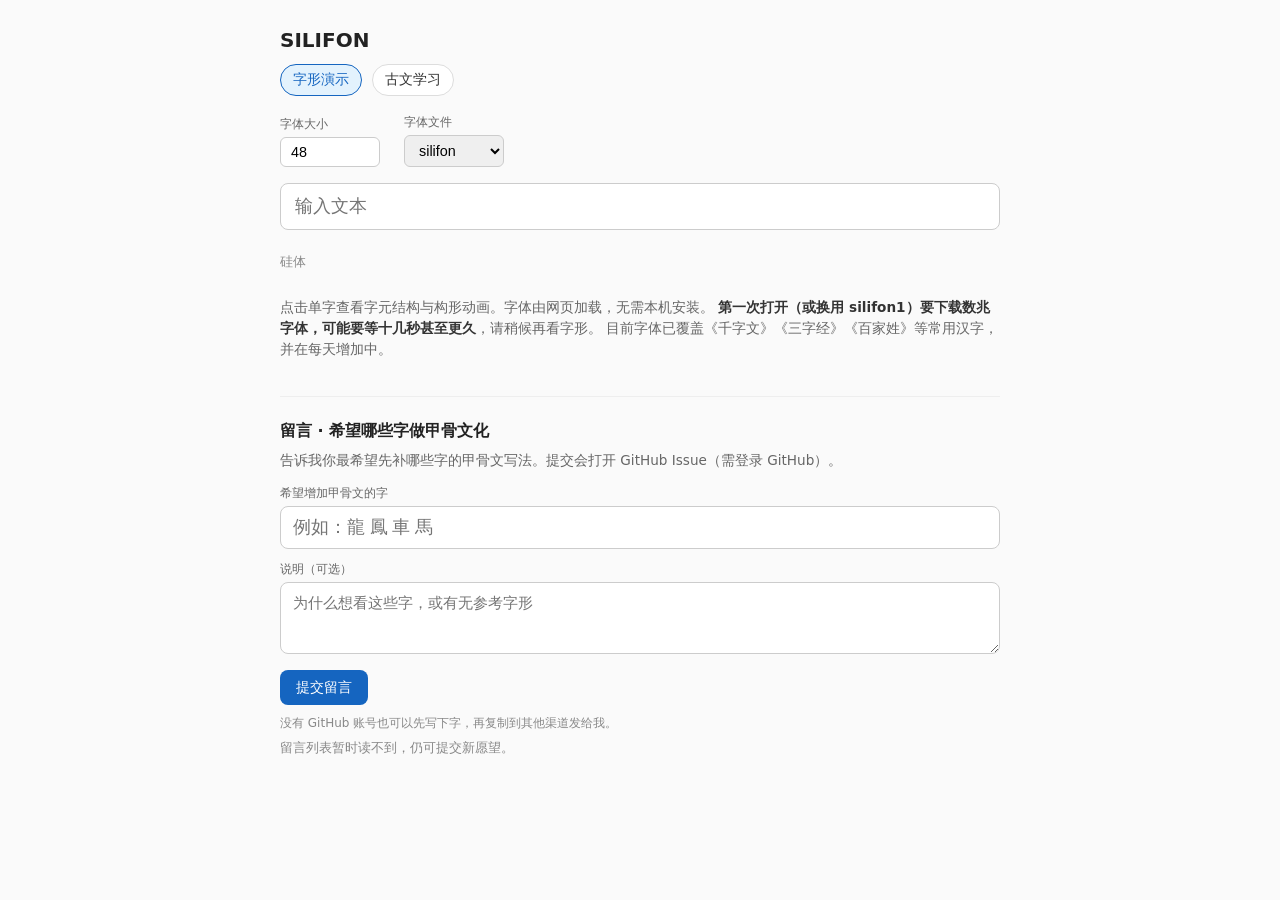
==== commit d3ca3bbb: "Remove standalone 单字动画; reuse GlyphUI click modal with compose anim. Co-authored-by: Cursor <cursora" ====
--- a/index.html
+++ b/index.html
@@ -4,18 +4,23 @@
   <meta charset="UTF-8" />
   <meta name="viewport" content="width=device-width, initial-scale=1" />
   <title>SILIFON</title>
+  <link rel="stylesheet" href="glyph-ui.css" />
   <style>
     @font-face {
       font-family: 'SilifonWeb';
-      src: url('fonts/silifon.ttf?v=20260910170500') format('truetype');
+      src: url('fonts/silifon.ttf?v=20260920155506') format('truetype');
       font-display: block;
     }
     @font-face {
       font-family: 'Silifon1Web';
-      src: url('fonts/silifon1.ttf?v=20260910170500') format('truetype');
+      src: url('fonts/silifon1.ttf?v=20260920155506') format('truetype');
       font-display: block;
     }
-    :root { font-family: system-ui, -apple-system, sans-serif; }
+    :root {
+      font-family: system-ui, -apple-system, sans-serif;
+      --silifon: "SilifonWeb", serif;
+      --active-font: "SilifonWeb", serif;
+    }
     * { box-sizing: border-box; }
     body {
       margin: 0; padding: 28px 20px 40px;
@@ -24,6 +29,7 @@
     }
     .wrap { max-width: 720px; margin: 0 auto; }
     h1 { font-size: 1.25rem; margin: 0 0 16px; font-weight: 600; }
+
     .site-nav {
       display: flex; flex-wrap: wrap; gap: 10px;
       margin: -4px 0 18px;
@@ -95,8 +101,6 @@
       border-color: #90caf9;
       background: #f5f9ff;
     }
-    .glyph.no-structure { cursor: default; opacity: 0.85; }
-    .glyph.no-structure:hover { border-color: transparent; background: #fff; }
 
     .hint { margin-top: 16px; font-size: 0.85rem; color: #666; line-height: 1.55; }
     .hint strong { color: #333; font-weight: 600; }
@@ -139,176 +143,6 @@
     #wishList a:hover { text-decoration: underline; }
     #wishList .meta { display: block; font-size: 0.75rem; color: #999; margin-top: 4px; }
     #wishListStatus { font-size: 0.8rem; color: #888; margin: 8px 0 0; }
-
-    /* 字元结构弹窗 */
-    #modalOverlay {
-      position: fixed; inset: 0;
-      background: rgba(0,0,0,0.4);
-      display: flex; align-items: center; justify-content: center;
-      padding: 16px; z-index: 999;
-    }
-    #modalOverlay[hidden] { display: none; }
-    #modal {
-      width: 100%; max-width: 640px; max-height: 80vh;
-      background: #fff; border-radius: 12px;
-      display: flex; flex-direction: column;
-      box-shadow: 0 12px 32px rgba(0,0,0,0.15);
-    }
-    #modalHead {
-      padding: 14px 16px;
-      border-bottom: 1px solid #eee;
-      display: flex; justify-content: space-between; align-items: center;
-    }
-    #modalTitle { font-weight: 600; }
-    #modalClose {
-      border: none; background: #eee; border-radius: 6px;
-      padding: 6px 12px; cursor: pointer;
-    }
-    #modalBody { padding: 16px; overflow: auto; }
-    #modalMeta { font-size: 0.85rem; color: #666; margin-bottom: 12px; }
-    #jgBlock { margin: 0 0 16px; }
-    #jgBlock[hidden] { display: none; }
-    #jgLabel { font-size: 0.8rem; color: #888; margin: 0 0 8px; }
-    #jgGrid {
-      display: flex; flex-wrap: wrap; gap: 8px;
-    }
-    .jg-card {
-      display: flex; flex-direction: column; align-items: center;
-      gap: 4px;
-    }
-    .jg-thumb {
-      width: 72px; height: 72px;
-      background: #d7d5d0;
-      border-radius: 6px;
-      overflow: hidden;
-      display: flex; align-items: center; justify-content: center;
-    }
-    .jg-thumb img { width: 72px; height: 72px; object-fit: contain; }
-    .jg-cap { font-size: 0.62rem; color: #888; max-width: 80px; text-align: center; }
-    #varBlock { margin: 0 0 16px; }
-    #varBlock[hidden] { display: none; }
-    #varLabel { font-size: 0.8rem; color: #888; margin: 0 0 8px; }
-    #varGrid { display: flex; flex-wrap: wrap; gap: 10px; }
-    .var-card {
-      display: flex; flex-direction: column; align-items: center;
-      gap: 4px;
-    }
-    .var-thumb {
-      width: 88px; height: 88px;
-      background: #fff;
-      border: 1px solid #eee;
-      border-radius: 6px;
-      overflow: hidden;
-      display: flex; align-items: center; justify-content: center;
-      font-family: var(--silifon-family, 'SilifonWeb');
-      font-size: 52px;
-      line-height: 1;
-      font-feature-settings: "liga" 1, "clig" 1;
-      font-variant-ligatures: common-ligatures;
-    }
-    .var-cap { font-size: 0.65rem; color: #555; }
-    .comp-grid { display: flex; flex-wrap: wrap; gap: 12px; }
-    .comp-card {
-      display: flex; flex-direction: column; align-items: center;
-      gap: 6px; padding: 10px;
-      border: 1px solid #e8e8e8; border-radius: 8px;
-      min-width: 88px; background: #fafafa;
-    }
-    .comp-card.clickable { cursor: pointer; }
-    .comp-card.clickable:hover { border-color: #90caf9; background: #f5f9ff; }
-    .comp-thumb {
-      width: 64px; height: 64px;
-      display: flex; align-items: center; justify-content: center;
-      font-family: "Songti SC", serif;
-      font-size: 2rem;
-      background: #fff; border: 1px solid #eee; border-radius: 6px;
-      overflow: hidden;
-    }
-    .comp-thumb img { width: 64px; height: 64px; object-fit: contain; }
-    .comp-cap { font-size: 0.7rem; color: #555; text-align: center; }
-    .comp-cap code { display: block; font-size: 0.62rem; color: #999; margin-top: 2px; }
-    .empty { color: #999; font-size: 0.9rem; }
-
-    .anim-mod {
-      margin-top: 32px;
-      padding-top: 24px;
-      border-top: 1px solid #eee;
-    }
-    .anim-mod h2 { font-size: 1rem; margin: 0 0 8px; font-weight: 600; }
-    .anim-mod .lead { font-size: 0.85rem; color: #666; line-height: 1.5; margin: 0 0 14px; }
-    .anim-row {
-      display: flex; flex-wrap: wrap; gap: 12px 16px;
-      align-items: flex-end; margin-bottom: 14px;
-    }
-    .anim-row .opt input[type="text"] {
-      padding: 6px 10px; border: 1px solid #ccc; border-radius: 6px;
-      font-size: 1.15rem; width: 4.5rem; text-align: center;
-      font-family: "Songti SC", "SimSun", serif;
-    }
-    .anim-row .opt input[type="text"]:focus { border-color: #1565c0; outline: none; }
-    #animPlay, #animReplay {
-      border: none; background: #1565c0; color: #fff;
-      border-radius: 8px; padding: 8px 16px; cursor: pointer; font-size: 0.9rem;
-    }
-    #animPlay:hover, #animReplay:hover { background: #0d47a1; }
-    #animReplay { background: #546e7a; }
-    #animReplay:hover { background: #455a64; }
-    #animMeta { font-size: 0.85rem; color: #666; margin: 0 0 10px; min-height: 1.2em; }
-    #animStatus { font-size: 0.8rem; color: #888; margin: 10px 0 0; min-height: 1.2em; }
-    .anim-stage-wrap {
-      display: flex; justify-content: center;
-      padding: 16px; background: #fff;
-      border: 1px solid #e8e8e8; border-radius: 12px;
-    }
-    #animStage {
-      position: relative;
-      width: var(--anim-size, 96px);
-      height: var(--anim-size, 96px);
-      background: #fff;
-      border: 1px solid #e0e0e0;
-      border-radius: 8px;
-      overflow: visible;
-    }
-    .anim-piece {
-      position: absolute;
-      left: 0; top: 0;
-      width: 100%; height: 100%;
-      transform-origin: 0 0;
-      opacity: 0;
-      transition: transform 0.7s cubic-bezier(0.22, 1, 0.36, 1), opacity 0.45s ease;
-      pointer-events: none;
-      display: flex; align-items: center; justify-content: center;
-    }
-    .anim-piece img, .anim-piece svg {
-      width: 100%; height: 100%;
-      object-fit: contain;
-      display: block;
-    }
-    .anim-piece .glyph-face {
-      font-family: var(--silifon-family, 'SilifonWeb');
-      font-size: var(--anim-size, 96px);
-      line-height: 1;
-      font-feature-settings: "liga" 1, "clig" 1;
-      font-variant-ligatures: common-ligatures;
-    }
-    .anim-piece.final .glyph-face { color: #111; }
-    .anim-piece.visible { opacity: 1; }
-    .anim-piece.highlight {
-      filter: drop-shadow(0 0 6px rgba(21, 101, 192, 0.45));
-    }
-    #animExport {
-      border: none; background: #2e7d32; color: #fff;
-      border-radius: 8px; padding: 8px 16px; cursor: pointer; font-size: 0.9rem;
-    }
-    #animExport:hover { background: #1b5e20; }
-    #animExport:disabled, #animPlay:disabled, #animReplay:disabled {
-      opacity: 0.55; cursor: wait;
-    }
-    #animStage canvas {
-      display: block; width: 100%; height: 100%;
-      background: #fff;
-      border-radius: 8px;
-    }
   </style>
 </head>
 <body>
@@ -318,6 +152,7 @@
       <a class="current" href="./">字形演示</a>
       <a href="./classical/">古文学习</a>
     </nav>
+
     <div class="opts">
       <div class="opt">
         <label for="fontSize">字体大小</label>
@@ -335,33 +170,10 @@
     <div class="out-label">硅体 <span id="fontStatus"></span></div>
     <div id="silifonOut"></div>
     <p class="hint">
-      点击单字查看字元结构。字体由网页加载，无需本机安装。
+      点击单字查看字元结构与构形动画。字体由网页加载，无需本机安装。
       <strong>第一次打开（或换用 silifon1）要下载数兆字体，可能要等十几秒甚至更久</strong>，请稍候再看字形。
       目前字体已覆盖《千字文》《三字经》《百家姓》等常用汉字，并在每天增加中。
     </p>
-
-    <section class="anim-mod" aria-labelledby="animTitle">
-      <h2 id="animTitle">单字动画</h2>
-      <p class="lead">输入一个单字，按字元构形逐步复合展示（默认字号 96）。可导出为 GIF。</p>
-      <div class="anim-row">
-        <div class="opt">
-          <label for="animChar">单字</label>
-          <input id="animChar" type="text" maxlength="4" placeholder="明" autocomplete="off" />
-        </div>
-        <div class="opt">
-          <label for="animSize">字体大小</label>
-          <input id="animSize" type="number" min="48" max="280" step="8" value="96" />
-        </div>
-        <button id="animPlay" type="button">播放</button>
-        <button id="animReplay" type="button">重播</button>
-        <button id="animExport" type="button">导出 GIF</button>
-      </div>
-      <div id="animMeta"></div>
-      <div class="anim-stage-wrap">
-        <div id="animStage" aria-live="polite"></div>
-      </div>
-      <p id="animStatus"></p>
-    </section>
 
     <section class="feedback" aria-labelledby="wishTitle">
       <h2 id="wishTitle">留言 · 希望哪些字做甲骨文化</h2>
@@ -377,39 +189,15 @@
     </section>
   </div>
 
-  <div id="modalOverlay" hidden>
-    <div id="modal">
-      <div id="modalHead">
-        <span id="modalTitle">字元结构</span>
-        <button id="modalClose" type="button">关闭</button>
-      </div>
-      <div id="modalBody">
-        <div id="varBlock" hidden>
-          <div id="varLabel">字元版本</div>
-          <div id="varGrid"></div>
-        </div>
-        <div id="jgBlock" hidden>
-          <div id="jgLabel">甲骨文</div>
-          <div id="jgGrid"></div>
-        </div>
-        <div id="modalMeta"></div>
-        <div class="comp-grid" id="modalGrid"></div>
-      </div>
-    </div>
-  </div>
-
+  <script src="glyph-ui.js"></script>
+  <script src="glyph-anim.js"></script>
   <script>
-    let compData = null;
-    let jgData = null;
-    let varData = null;
-    let animData = null;
     const loadedFonts = new Map();
     let currentFontKey = 'silifon';
 
-    const FONT_VERSION = '20260910170500';
+    const FONT_VERSION = '20260920155506';
     const WISH_REPO = 'xjq284/silifon-demo';
     const WISH_TITLE_PREFIX = '甲骨文愿望：';
-    const DATA_VERSION = '20260911102600';
     const FONT_FAMILIES = {
       silifon: 'SilifonWeb',
       silifon1: 'Silifon1Web',
@@ -419,255 +207,69 @@
       silifon1: 'fonts/silifon1.ttf?v=' + FONT_VERSION,
     };
 
+    GlyphUI.init({ baseUrl: './' });
+
     const textInput = document.getElementById('textInput');
     const fontSizeInput = document.getElementById('fontSize');
     const fontFileSelect = document.getElementById('fontFile');
     const silifonOut = document.getElementById('silifonOut');
-    const modalOverlay = document.getElementById('modalOverlay');
-    const modalTitle = document.getElementById('modalTitle');
-    const modalMeta = document.getElementById('modalMeta');
-    const modalGrid = document.getElementById('modalGrid');
-    const modalClose = document.getElementById('modalClose');
-    const jgBlock = document.getElementById('jgBlock');
-    const jgLabel = document.getElementById('jgLabel');
-    const jgGrid = document.getElementById('jgGrid');
-    const varBlock = document.getElementById('varBlock');
-    const varLabel = document.getElementById('varLabel');
-    const varGrid = document.getElementById('varGrid');
     const fontStatus = document.getElementById('fontStatus');
 
-    fetch('compound_structure.json?v=' + DATA_VERSION)
-      .then(r => r.json())
-      .then(data => { compData = data; render(); })
-      .catch(() => { compData = {}; render(); });
-
-    fetch('compose_anim.json?v=' + DATA_VERSION)
-      .then(r => r.json())
-      .then(data => { animData = data; })
-      .catch(() => { animData = {}; });
-
-    fetch('jiaguwen.json?v=' + DATA_VERSION)
-      .then(r => r.json())
-      .then(data => { jgData = data; })
-      .catch(() => { jgData = {}; });
-
-    fetch('glyph_variants.json?v=' + DATA_VERSION)
-      .then(r => r.json())
-      .then(data => { varData = data; })
-      .catch(() => { varData = {}; });
+    function chars(text) {
+      return Array.from(text || '').filter((ch) => /\S/u.test(ch));
+    }
 
     function fontFamilyId(key) {
       return FONT_FAMILIES[key] || FONT_FAMILIES.silifon;
     }
 
-    function setFontStatus(text) {
-      fontStatus.textContent = text ? ' · ' + text : '';
+    function applyDisplayStyle() {
+      const size = Math.min(120, Math.max(24, Number(fontSizeInput.value) || 48));
+      fontSizeInput.value = String(size);
+      document.documentElement.style.setProperty('--glyph-size', size + 'px');
+      document.documentElement.style.setProperty('--silifon-family', "'" + fontFamilyId(currentFontKey) + "'");
+      document.documentElement.style.setProperty('--silifon', "'" + fontFamilyId(currentFontKey) + "', serif");
+      document.documentElement.style.setProperty('--active-font', "'" + fontFamilyId(currentFontKey) + "', serif");
     }
 
     async function ensureFont(key) {
       if (loadedFonts.has(key)) return loadedFonts.get(key);
       const family = fontFamilyId(key);
-      setFontStatus(loadedFonts.size ? '加载字体，请稍候…' : '首次加载字体较慢，请稍候…');
+      const url = FONT_FILES[key];
+      const face = new FontFace(family, "url('" + url + "')", { display: 'block' });
+      const p = face.load().then((f) => {
+        document.fonts.add(f);
+        return f;
+      });
+      loadedFonts.set(key, p);
+      return p;
+    }
+
+    async function setFontFile(key) {
+      currentFontKey = key;
+      fontStatus.textContent = '加载中…';
       try {
-        if (document.fonts && document.fonts.load) {
-          await document.fonts.load('48px "' + family + '"');
-        } else {
-          const url = FONT_FILES[key];
-          const face = new FontFace(family, 'url(' + url + ')');
-          await face.load();
-          document.fonts.add(face);
-        }
-        loadedFonts.set(key, family);
-        setFontStatus('');
-        return family;
+        await ensureFont(key);
+        fontStatus.textContent = '';
+        applyDisplayStyle();
+        render();
       } catch (e) {
-        setFontStatus('网页字体加载失败');
-        throw e;
+        fontStatus.textContent = '字体加载失败';
       }
-    }
-
-    function readFontSize() {
-      const n = parseInt(fontSizeInput.value, 10);
-      if (!Number.isFinite(n)) return 48;
-      return Math.min(120, Math.max(24, n));
-    }
-
-    function applyDisplayStyle() {
-      const px = readFontSize();
-      fontSizeInput.value = String(px);
-      silifonOut.style.setProperty('--glyph-size', px + 'px');
-      const family = "'" + fontFamilyId(currentFontKey) + "'";
-      silifonOut.style.setProperty('--silifon-family', family);
-      document.documentElement.style.setProperty('--silifon-family', family);
-    }
-
-    async function setFontFile(key) {
-      currentFontKey = key in FONT_FILES ? key : 'silifon';
-      fontFileSelect.value = currentFontKey;
-      await ensureFont(currentFontKey);
-      applyDisplayStyle();
-      render();
-    }
-
-    function chars(s) {
-      return [...(s || '').trim()];
-    }
-
-    function svgDataUrl(svg) {
-      return 'data:image/svg+xml;charset=utf-8,' + encodeURIComponent(svg);
-    }
-
-    function escapeHtml(s) {
-      const d = document.createElement('div');
-      d.textContent = s == null ? '' : String(s);
-      return d.innerHTML;
     }
 
     function render() {
       applyDisplayStyle();
       const list = chars(textInput.value);
       silifonOut.innerHTML = '';
-      if (!list.length) return;
-
-      list.forEach(ch => {
+      list.forEach((ch) => {
         const el = document.createElement('span');
         el.className = 'glyph';
         el.textContent = ch;
-        const hasInfo = (compData && compData[ch]) || (varData && varData[ch]) || (jgData && jgData[ch]);
-        if (!hasInfo) el.classList.add('no-structure');
-        else el.addEventListener('click', () => openStructure(ch, []));
+        el.addEventListener('click', () => GlyphUI.open(ch));
         silifonOut.appendChild(el);
       });
     }
-
-    function canOpen(c, stack) {
-      const name = (c && c.name) || '';
-      if (!name || (stack || []).includes(name)) return false;
-      if (c.kind === 'compound') return !!(compData && compData[name]);
-      return true;
-    }
-
-    function buildCompCard(c, stack) {
-      const card = document.createElement('div');
-      card.className = 'comp-card';
-
-      const thumb = document.createElement('div');
-      thumb.className = 'comp-thumb';
-      if (c.svg) {
-        const img = document.createElement('img');
-        img.src = svgDataUrl(c.svg);
-        img.alt = c.name || '';
-        thumb.appendChild(img);
-      } else {
-        thumb.textContent = c.name || '—';
-        if (c.kind !== 'compound') {
-          thumb.style.fontSize = '0.75rem';
-          thumb.style.color = '#aaa';
-        }
-      }
-
-      const cap = document.createElement('div');
-      cap.className = 'comp-cap';
-      cap.innerHTML = escapeHtml(c.name || c.ref || '') +
-        (c.ref ? '<code>' + escapeHtml(c.ref) + '</code>' : '');
-
-      card.appendChild(thumb);
-      card.appendChild(cap);
-
-      if (canOpen(c, stack)) {
-        card.classList.add('clickable');
-        card.addEventListener('click', () => openStructure(c.name, stack));
-      }
-      return card;
-    }
-
-    function renderJiaguwen(ch) {
-      const variants = jgData && jgData[ch];
-      jgGrid.innerHTML = '';
-      if (!variants || !variants.length) {
-        jgBlock.hidden = true;
-        return;
-      }
-      jgBlock.hidden = false;
-      jgLabel.textContent = '甲骨文 · ' + ch + '（' + variants.length + '）';
-      variants.forEach(v => {
-        const card = document.createElement('div');
-        card.className = 'jg-card';
-        const thumb = document.createElement('div');
-        thumb.className = 'jg-thumb';
-        const img = document.createElement('img');
-        img.src = svgDataUrl(v.svg);
-        img.alt = ch + ' ' + (v.label || '');
-        img.loading = 'lazy';
-        thumb.appendChild(img);
-        const cap = document.createElement('div');
-        cap.className = 'jg-cap';
-        cap.textContent = v.label || ('表' + v.table);
-        card.appendChild(thumb);
-        card.appendChild(cap);
-        jgGrid.appendChild(card);
-      });
-    }
-
-    function renderVariants(ch) {
-      const variants = varData && varData[ch];
-      varGrid.innerHTML = '';
-      if (!variants || variants.length < 2) {
-        varBlock.hidden = true;
-        return;
-      }
-      varBlock.hidden = false;
-      varLabel.textContent = '字元版本（' + variants.length + '）';
-      variants.forEach(v => {
-        const card = document.createElement('div');
-        card.className = 'var-card';
-        const thumb = document.createElement('div');
-        thumb.className = 'var-thumb';
-        thumb.textContent = v.name;
-        const cap = document.createElement('div');
-        cap.className = 'var-cap';
-        cap.textContent = v.name;
-        card.appendChild(thumb);
-        card.appendChild(cap);
-        varGrid.appendChild(card);
-      });
-    }
-
-    function openStructure(ch, stack) {
-      const comp = compData && compData[ch];
-      modalOverlay.hidden = false;
-      modalGrid.innerHTML = '';
-      modalMeta.textContent = '';
-
-      if (comp) {
-        // 复合字：显示字元结构
-        modalTitle.textContent = '字元结构 · ' + ch;
-        varBlock.hidden = true;
-        jgBlock.hidden = true;
-
-        const comps = comp.components || [];
-        let meta = (comp.structure || '') + ' · ' + comps.length + ' 个构件';
-        if (comp.meaning) meta += ' · ' + comp.meaning;
-        modalMeta.textContent = meta;
-
-        const nextStack = stack.slice();
-        if (!nextStack.includes(ch)) nextStack.push(ch);
-        comps.forEach(c => modalGrid.appendChild(buildCompCard(c, nextStack)));
-      } else {
-        // 字元：显示甲骨文 + 多版本变体
-        modalTitle.textContent = '字元详情 · ' + ch;
-        renderVariants(ch);
-        renderJiaguwen(ch);
-        if (varBlock.hidden && jgBlock.hidden) {
-          modalMeta.textContent = '暂无甲骨文或多版本数据';
-        }
-      }
-    }
-
-    modalClose.addEventListener('click', () => { modalOverlay.hidden = true; });
-    modalOverlay.addEventListener('click', e => {
-      if (e.target === modalOverlay) modalOverlay.hidden = true;
-    });
 
     let composing = false;
     textInput.addEventListener('compositionstart', () => { composing = true; });
@@ -683,424 +285,6 @@
     const wishSubmit = document.getElementById('wishSubmit');
     const wishList = document.getElementById('wishList');
     const wishListStatus = document.getElementById('wishListStatus');
-
-    const animCharInput = document.getElementById('animChar');
-    const animSizeInput = document.getElementById('animSize');
-    const animPlayBtn = document.getElementById('animPlay');
-    const animReplayBtn = document.getElementById('animReplay');
-    const animExportBtn = document.getElementById('animExport');
-    const animStage = document.getElementById('animStage');
-    const animMeta = document.getElementById('animMeta');
-    const animStatus = document.getElementById('animStatus');
-    let animToken = 0;
-    let animBusy = false;
-    let gifencMod = null;
-
-    function readAnimSize() {
-      const n = parseInt(animSizeInput.value, 10);
-      if (!Number.isFinite(n)) return 96;
-      return Math.min(280, Math.max(48, n));
-    }
-
-    function readAnimChar() {
-      const list = chars(animCharInput.value);
-      return list.length ? list[0] : '';
-    }
-
-    function waitAnimDataReady() {
-      return new Promise(resolve => {
-        if (animData !== null && compData !== null) {
-          resolve();
-          return;
-        }
-        const t0 = Date.now();
-        const id = setInterval(() => {
-          if ((animData !== null && compData !== null) || Date.now() - t0 > 8000) {
-            clearInterval(id);
-            resolve();
-          }
-        }, 40);
-      });
-    }
-
-    function setAnimBusy(busy) {
-      animBusy = !!busy;
-      animPlayBtn.disabled = animBusy;
-      animReplayBtn.disabled = animBusy;
-      animExportBtn.disabled = animBusy;
-    }
-
-    function easeOutCubic(t) {
-      return 1 - Math.pow(1 - t, 3);
-    }
-
-    function lerp(a, b, t) {
-      return a + (b - a) * t;
-    }
-
-    function introPose(index, total, size) {
-      const mid = (total - 1) / 2;
-      const dx = (index - mid) * Math.min(size * 0.18, 28);
-      // 保持在画布内，避免上缘被裁切
-      return { x: dx, y: size * 0.08, scale: 0.4, scale_y: 0.4, rotate: 0, alpha: 0 };
-    }
-
-    function finalPose(tr, size) {
-      return {
-        x: ((tr && tr.x) || 0) / 1000 * size,
-        y: ((tr && tr.y) || 0) / 1000 * size,
-        scale: (tr && tr.scale != null) ? tr.scale : 1,
-        scale_y: (tr && tr.scale_y != null) ? tr.scale_y : ((tr && tr.scale != null) ? tr.scale : 1),
-        rotate: (tr && tr.rotate) || 0,
-        alpha: 1,
-      };
-    }
-
-    function mixPose(a, b, t) {
-      return {
-        x: lerp(a.x, b.x, t),
-        y: lerp(a.y, b.y, t),
-        scale: lerp(a.scale, b.scale, t),
-        scale_y: lerp(a.scale_y, b.scale_y, t),
-        rotate: lerp(a.rotate, b.rotate, t),
-        alpha: lerp(a.alpha, b.alpha, t),
-      };
-    }
-
-    function loadSvgImage(svg) {
-      return new Promise((resolve, reject) => {
-        const img = new Image();
-        img.onload = () => resolve(img);
-        img.onerror = reject;
-        img.src = svgDataUrl(svg);
-      });
-    }
-
-    async function buildAnimAssets(ch, size) {
-      const info = animData && animData[ch];
-      const structComp = compData && compData[ch];
-      const svgList = (structComp && structComp.components) || [];
-      const comps = (info && info.components) || [];
-      const pieces = [];
-      for (let i = 0; i < comps.length; i++) {
-        const comp = comps[i];
-        const byIndex = svgList[i];
-        const byName = svgList.find(s => s && s.name === comp.name);
-        const svg = (byIndex && byIndex.svg) || (byName && byName.svg) || null;
-        let img = null;
-        if (svg) {
-          try { img = await loadSvgImage(svg); } catch (e) { img = null; }
-        }
-        pieces.push({
-          name: comp.name || '',
-          transform: comp.transform || {},
-          img: img,
-        });
-      }
-      return {
-        char: ch,
-        structure: (info && info.structure) || '',
-        pieces: pieces,
-        size: size,
-        family: fontFamilyId(currentFontKey),
-      };
-    }
-
-    function ensureAnimCanvas(size) {
-      animStage.style.setProperty('--anim-size', size + 'px');
-      let canvas = animStage.querySelector('canvas');
-      if (!canvas) {
-        animStage.innerHTML = '';
-        canvas = document.createElement('canvas');
-        animStage.appendChild(canvas);
-      }
-      const dpr = Math.min(window.devicePixelRatio || 1, 2);
-      canvas.width = Math.round(size * dpr);
-      canvas.height = Math.round(size * dpr);
-      canvas.style.width = size + 'px';
-      canvas.style.height = size + 'px';
-      const ctx = canvas.getContext('2d');
-      ctx.setTransform(dpr, 0, 0, dpr, 0, 0);
-      return { canvas: canvas, ctx: ctx, dpr: dpr };
-    }
-
-    function drawPiece(ctx, piece, pose, size, family, highlight) {
-      if (!pose || pose.alpha <= 0.01) return;
-      ctx.save();
-      ctx.globalAlpha = Math.max(0, Math.min(1, pose.alpha));
-      ctx.translate(pose.x, pose.y);
-      ctx.rotate((pose.rotate || 0) * Math.PI / 180);
-      ctx.scale(pose.scale, pose.scale_y);
-      if (highlight) {
-        ctx.shadowColor = 'rgba(21, 101, 192, 0.45)';
-        ctx.shadowBlur = 8;
-      }
-      if (piece.img) {
-        ctx.drawImage(piece.img, 0, 0, size, size);
-      } else {
-        ctx.fillStyle = '#111';
-        ctx.font = size + 'px "' + family + '"';
-        ctx.textAlign = 'center';
-        ctx.textBaseline = 'middle';
-        ctx.fillText(piece.name || '·', size / 2, size / 2);
-      }
-      ctx.restore();
-    }
-
-    function drawAnimFrame(ctx, assets, state) {
-      const size = assets.size;
-      // 留边，避免笔画贴边/圆角裁切导致「画面偏上缺一截」
-      const pad = Math.max(3, size * 0.05);
-      const scale = (size - pad * 2) / size;
-      ctx.clearRect(0, 0, size, size);
-      ctx.fillStyle = '#ffffff';
-      ctx.fillRect(0, 0, size, size);
-      ctx.save();
-      ctx.translate(pad, pad);
-      ctx.scale(scale, scale);
-      const n = assets.pieces.length;
-      for (let i = 0; i < n; i++) {
-        const pose = state.poses[i];
-        if (!pose) continue;
-        drawPiece(ctx, assets.pieces[i], pose, size, assets.family, state.highlight === i);
-      }
-      if (state.finalAlpha > 0.01) {
-        ctx.save();
-        ctx.globalAlpha = state.finalAlpha;
-        const s = state.finalScale || 1;
-        ctx.translate(size / 2, size / 2);
-        ctx.scale(s, s);
-        ctx.translate(-size / 2, -size / 2);
-        ctx.fillStyle = '#111';
-        ctx.font = size + 'px "' + assets.family + '"';
-        ctx.textAlign = 'center';
-        ctx.textBaseline = 'middle';
-        ctx.fillText(assets.char, size / 2, size / 2);
-        ctx.restore();
-      }
-      ctx.restore();
-    }
-
-    function buildAnimTimeline(assets) {
-      const n = assets.pieces.length;
-      const size = assets.size;
-      const events = [];
-      let t = 0;
-      if (!n) {
-        events.push({ t0: 0, t1: 400, kind: 'final', from: 0, to: 1 });
-        return { duration: 900, events: events };
-      }
-      for (let i = 0; i < n; i++) {
-        const intro = introPose(i, n, size);
-        intro.alpha = 0;
-        const shown = Object.assign({}, intro, { alpha: 1 });
-        const fin = finalPose(assets.pieces[i].transform, size);
-        events.push({ t0: t, t1: t + 280, kind: 'piece', index: i, from: intro, to: shown });
-        t += 280;
-        events.push({ t0: t, t1: t + 720, kind: 'piece', index: i, from: shown, to: fin });
-        t += 720;
-        events.push({ t0: t, t1: t + 120, kind: 'hold' });
-        t += 120;
-      }
-      events.push({ t0: t, t1: t + 500, kind: 'toFinal' });
-      t += 500;
-      events.push({ t0: t, t1: t + 700, kind: 'holdFinal' });
-      t += 700;
-      return { duration: t, events: events };
-    }
-
-    function sampleAnimState(assets, timeline, timeMs) {
-      const n = assets.pieces.length;
-      const poses = [];
-      for (let i = 0; i < n; i++) {
-        const p = introPose(i, n, assets.size);
-        p.alpha = 0;
-        poses.push(p);
-      }
-      let highlight = -1;
-      let finalAlpha = 0;
-      let finalScale = 1;
-      let status = '';
-      let phase = 'init';
-      for (const ev of timeline.events) {
-        if (timeMs < ev.t0) break;
-        const u = ev.t1 === ev.t0 ? 1 : Math.max(0, Math.min(1, (timeMs - ev.t0) / (ev.t1 - ev.t0)));
-        const e = easeOutCubic(u);
-        const active = timeMs < ev.t1;
-        if (ev.kind === 'piece') {
-          poses[ev.index] = active ? mixPose(ev.from, ev.to, e) : Object.assign({}, ev.to);
-          if (active) {
-            highlight = ev.index;
-            status = '放入「' + assets.pieces[ev.index].name + '」（' + (ev.index + 1) + '/' + n + '）';
-            phase = 'piece';
-          }
-        } else if (ev.kind === 'toFinal') {
-          for (let i = 0; i < n; i++) {
-            const base = finalPose(assets.pieces[i].transform, assets.size);
-            poses[i] = Object.assign({}, base, { alpha: 1 - 0.78 * (active ? e : 1) });
-          }
-          finalAlpha = active ? e : 1;
-          finalScale = active ? lerp(0.86, 1, e) : 1;
-          highlight = -1;
-          status = '合成整字';
-          phase = 'toFinal';
-        } else if (ev.kind === 'holdFinal' || ev.kind === 'final') {
-          for (let i = 0; i < n; i++) {
-            poses[i] = Object.assign({}, finalPose(assets.pieces[i].transform, assets.size), { alpha: 0 });
-          }
-          finalAlpha = 1;
-          finalScale = 1;
-          highlight = -1;
-          status = '完成';
-          phase = 'done';
-        }
-      }
-      if (timeMs >= timeline.duration) {
-        status = '完成';
-        phase = 'done';
-      }
-      return {
-        poses: poses,
-        highlight: highlight,
-        finalAlpha: finalAlpha,
-        finalScale: finalScale,
-        status: status,
-        phase: phase,
-      };
-    }
-
-    async function playComposeAnim() {
-      if (animBusy) return;
-      const ch = readAnimChar();
-      const size = readAnimSize();
-      animSizeInput.value = String(size);
-      animMeta.textContent = '';
-      animStatus.textContent = '';
-      if (!ch) {
-        animStatus.textContent = '请先输入一个单字';
-        animCharInput.focus();
-        return;
-      }
-      const token = ++animToken;
-      setAnimBusy(true);
-      try {
-        await waitAnimDataReady();
-        await ensureFont(currentFontKey);
-        const assets = await buildAnimAssets(ch, size);
-        if (!assets.pieces.length) {
-          animMeta.textContent = ch + ' · 暂无构形数据，直接显示整字';
-        } else {
-          animMeta.textContent = ch + ' · ' + assets.structure + ' · ' + assets.pieces.map(p => p.name).join(' + ');
-        }
-        const { ctx } = ensureAnimCanvas(size);
-        const timeline = buildAnimTimeline(assets);
-        const t0 = performance.now();
-        await new Promise(resolve => {
-          function frame(now) {
-            if (token !== animToken) { resolve(); return; }
-            const t = now - t0;
-            const state = sampleAnimState(assets, timeline, t);
-            drawAnimFrame(ctx, assets, state);
-            if (state.status) animStatus.textContent = state.status;
-            if (t >= timeline.duration) {
-              animStatus.textContent = '完成';
-              resolve();
-              return;
-            }
-            requestAnimationFrame(frame);
-          }
-          requestAnimationFrame(frame);
-        });
-      } catch (e) {
-        if (token === animToken) animStatus.textContent = '动画失败';
-      } finally {
-        if (token === animToken) setAnimBusy(false);
-      }
-    }
-
-    async function loadGifenc() {
-      if (gifencMod) return gifencMod;
-      gifencMod = await import('https://cdn.jsdelivr.net/npm/gifenc@1.0.3/+esm');
-      return gifencMod;
-    }
-
-    async function exportAnimGif() {
-      if (animBusy) return;
-      const ch = readAnimChar();
-      let size = readAnimSize();
-      if (!ch) {
-        animStatus.textContent = '请先输入一个单字再导出';
-        animCharInput.focus();
-        return;
-      }
-      // GIF 体积控制：导出边长上限 180
-      size = Math.min(size, 180);
-      const token = ++animToken;
-      setAnimBusy(true);
-      animStatus.textContent = '正在生成 GIF…';
-      try {
-        await waitAnimDataReady();
-        await ensureFont(currentFontKey);
-        const assets = await buildAnimAssets(ch, size);
-        if (!assets.pieces.length) {
-          animMeta.textContent = ch + ' · 暂无构形数据，直接显示整字';
-        } else {
-          animMeta.textContent = ch + ' · ' + assets.structure + ' · ' + assets.pieces.map(p => p.name).join(' + ');
-        }
-        const timeline = buildAnimTimeline(assets);
-        const { GIFEncoder, quantize, applyPalette } = await loadGifenc();
-        const canvas = document.createElement('canvas');
-        canvas.width = size;
-        canvas.height = size;
-        const ctx = canvas.getContext('2d', { willReadFrequently: true });
-        // 同时在舞台预览
-        const view = ensureAnimCanvas(readAnimSize());
-        const fps = 12;
-        const frameDelay = Math.round(1000 / fps);
-        const gif = GIFEncoder();
-        let written = 0;
-        for (let t = 0; t <= timeline.duration; t += frameDelay) {
-          if (token !== animToken) return;
-          const state = sampleAnimState(assets, timeline, t);
-          drawAnimFrame(ctx, assets, state);
-          // preview scaled
-          view.ctx.clearRect(0, 0, readAnimSize(), readAnimSize());
-          view.ctx.drawImage(canvas, 0, 0, readAnimSize(), readAnimSize());
-          const data = ctx.getImageData(0, 0, size, size).data;
-          const palette = quantize(data, 256);
-          const index = applyPalette(data, palette);
-          gif.writeFrame(index, size, size, { palette: palette, delay: frameDelay });
-          written += 1;
-          if (written % 4 === 0) {
-            animStatus.textContent = '正在生成 GIF… ' + Math.min(100, Math.round(t / timeline.duration * 100)) + '%';
-            await new Promise(r => setTimeout(r, 0));
-          }
-        }
-        gif.finish();
-        const bytes = gif.bytes();
-        const blob = new Blob([bytes], { type: 'image/gif' });
-        const a = document.createElement('a');
-        a.href = URL.createObjectURL(blob);
-        a.download = 'silifon-anim-' + ch + '.gif';
-        document.body.appendChild(a);
-        a.click();
-        a.remove();
-        setTimeout(() => URL.revokeObjectURL(a.href), 2000);
-        animStatus.textContent = '已导出 silifon-anim-' + ch + '.gif';
-      } catch (e) {
-        console.error(e);
-        animStatus.textContent = '导出 GIF 失败（请检查网络以加载编码器）';
-      } finally {
-        if (token === animToken) setAnimBusy(false);
-      }
-    }
-
-    animPlayBtn.addEventListener('click', () => { playComposeAnim(); });
-    animReplayBtn.addEventListener('click', () => { playComposeAnim(); });
-    animExportBtn.addEventListener('click', () => { exportAnimGif(); });
-    animCharInput.addEventListener('keydown', e => {
-      if (e.key === 'Enter') playComposeAnim();
-    });
 
     function openWishIssue() {
       const charsText = (wishChars.value || '').trim();
@@ -1120,12 +304,12 @@
     function loadWishList() {
       wishListStatus.textContent = '正在读取已有留言…';
       fetch('https://api.github.com/repos/' + WISH_REPO + '/issues?state=open&per_page=30')
-        .then(r => {
+        .then((r) => {
           if (!r.ok) throw new Error('http ' + r.status);
           return r.json();
         })
-        .then(items => {
-          const wishes = (items || []).filter(it =>
+        .then((items) => {
+          const wishes = (items || []).filter((it) =>
             !it.pull_request && String(it.title || '').startsWith(WISH_TITLE_PREFIX)
           );
           wishList.innerHTML = '';
@@ -1134,7 +318,7 @@
             return;
           }
           wishListStatus.textContent = '最近留言';
-          wishes.forEach(it => {
+          wishes.forEach((it) => {
             const li = document.createElement('li');
             const a = document.createElement('a');
             a.href = it.html_url;
@@ -1156,7 +340,7 @@
     }
 
     wishSubmit.addEventListener('click', openWishIssue);
-    wishChars.addEventListener('keydown', e => {
+    wishChars.addEventListener('keydown', (e) => {
       if (e.key === 'Enter') openWishIssue();
     });
     loadWishList();
@@ -1165,13 +349,7 @@
 
     const q = new URLSearchParams(location.search);
     const init = q.get('text') || q.get('char') || '';
-    if (init) {
-      textInput.value = init;
-      const wait = setInterval(() => {
-        if (compData !== null) { clearInterval(wait); render(); }
-      }, 50);
-      setTimeout(() => clearInterval(wait), 5000);
-    }
+    if (init) textInput.value = init;
   </script>
 </body>
 </html>
--- a/glyph-ui.css
+++ b/glyph-ui.css
@@ -0,0 +1,172 @@
+/* 字元展示（结构弹窗；动画可挂到 #glyphExtra） */
+#glyphOverlay {
+  position: fixed;
+  inset: 0;
+  background: rgba(0, 0, 0, 0.4);
+  display: flex;
+  align-items: center;
+  justify-content: center;
+  padding: 16px;
+  z-index: 80;
+}
+#glyphOverlay[hidden] { display: none; }
+#glyphModal {
+  width: 100%;
+  max-width: 640px;
+  max-height: 80vh;
+  background: #fff;
+  border-radius: 12px;
+  display: flex;
+  flex-direction: column;
+  box-shadow: 0 12px 32px rgba(0, 0, 0, 0.15);
+  color: #222;
+  font-family: system-ui, -apple-system, sans-serif;
+}
+#glyphHead {
+  padding: 14px 16px;
+  border-bottom: 1px solid #eee;
+  display: flex;
+  justify-content: space-between;
+  align-items: center;
+  gap: 12px;
+}
+#glyphTitle { font-weight: 600; }
+#glyphClose {
+  border: none;
+  background: #eee;
+  border-radius: 6px;
+  padding: 6px 12px;
+  cursor: pointer;
+}
+#glyphBody { padding: 16px; overflow: auto; }
+#glyphMeta { font-size: 0.85rem; color: #666; margin: 0 0 12px; }
+#glyphJg[hidden], #glyphVar[hidden] { display: none; }
+#glyphJg, #glyphVar { margin: 0 0 16px; }
+.glyph-label { font-size: 0.8rem; color: #888; margin: 0 0 8px; }
+.glyph-jg-grid, .glyph-var-grid, .glyph-comp-grid {
+  display: flex;
+  flex-wrap: wrap;
+  gap: 10px;
+}
+.glyph-jg-card, .glyph-var-card, .glyph-comp-card {
+  display: flex;
+  flex-direction: column;
+  align-items: center;
+  gap: 4px;
+}
+.glyph-jg-thumb {
+  width: 72px;
+  height: 72px;
+  background: #d7d5d0;
+  border-radius: 6px;
+  overflow: hidden;
+  display: flex;
+  align-items: center;
+  justify-content: center;
+}
+.glyph-jg-thumb img { width: 72px; height: 72px; object-fit: contain; }
+.glyph-cap { font-size: 0.65rem; color: #555; text-align: center; max-width: 96px; }
+.glyph-var-thumb {
+  width: 88px;
+  height: 88px;
+  background: #fff;
+  border: 1px solid #eee;
+  border-radius: 6px;
+  display: flex;
+  align-items: center;
+  justify-content: center;
+  font-family: var(--silifon, "Silifon"), serif;
+  font-size: 52px;
+  line-height: 1;
+}
+.glyph-comp-card {
+  padding: 10px;
+  border: 1px solid #e8e8e8;
+  border-radius: 8px;
+  min-width: 88px;
+  background: #fafafa;
+}
+.glyph-comp-card.clickable { cursor: pointer; }
+.glyph-comp-card.clickable:hover { border-color: #90caf9; background: #f5f9ff; }
+.glyph-comp-thumb {
+  width: 64px;
+  height: 64px;
+  display: flex;
+  align-items: center;
+  justify-content: center;
+  font-family: "Songti SC", serif;
+  font-size: 2rem;
+  background: #fff;
+  border: 1px solid #eee;
+  border-radius: 6px;
+  overflow: hidden;
+}
+.glyph-comp-thumb img { width: 64px; height: 64px; object-fit: contain; }
+.glyph-comp-card code { display: block; font-size: 0.62rem; color: #999; margin-top: 2px; }
+#glyphExtra:empty { display: none; }
+#glyphExtra {
+  margin-top: 14px;
+  padding-top: 14px;
+  border-top: 1px solid #eee;
+}
+.glyph-anim-title {
+  font-size: 0.92rem;
+  font-weight: 600;
+  margin: 0 0 8px;
+}
+.glyph-anim-row {
+  display: flex;
+  flex-wrap: wrap;
+  gap: 8px;
+  align-items: center;
+  margin-bottom: 8px;
+}
+.glyph-anim-row label {
+  font-size: 0.82rem;
+  color: #555;
+  display: inline-flex;
+  align-items: center;
+  gap: 4px;
+}
+.glyph-anim-size {
+  width: 4.5rem;
+  padding: 4px 6px;
+  border: 1px solid #ddd;
+  border-radius: 6px;
+}
+.glyph-anim-row button {
+  border: none;
+  border-radius: 6px;
+  padding: 6px 12px;
+  cursor: pointer;
+  background: #1565c0;
+  color: #fff;
+  font-size: 0.82rem;
+}
+.glyph-anim-row button.glyph-anim-replay { background: #546e7a; }
+.glyph-anim-row button.glyph-anim-export { background: #2e7d32; }
+.glyph-anim-row button:disabled {
+  opacity: 0.55;
+  cursor: default;
+}
+.glyph-anim-meta,
+.glyph-anim-status {
+  font-size: 0.8rem;
+  color: #666;
+  margin: 0 0 8px;
+  min-height: 1.2em;
+}
+.glyph-anim-stage {
+  width: var(--anim-size, 96px);
+  height: var(--anim-size, 96px);
+  border: 1px solid #eee;
+  border-radius: 8px;
+  overflow: hidden;
+  background: #fff;
+  margin: 0 auto 4px;
+}
+.glyph-anim-stage canvas {
+  display: block;
+  width: 100%;
+  height: 100%;
+}
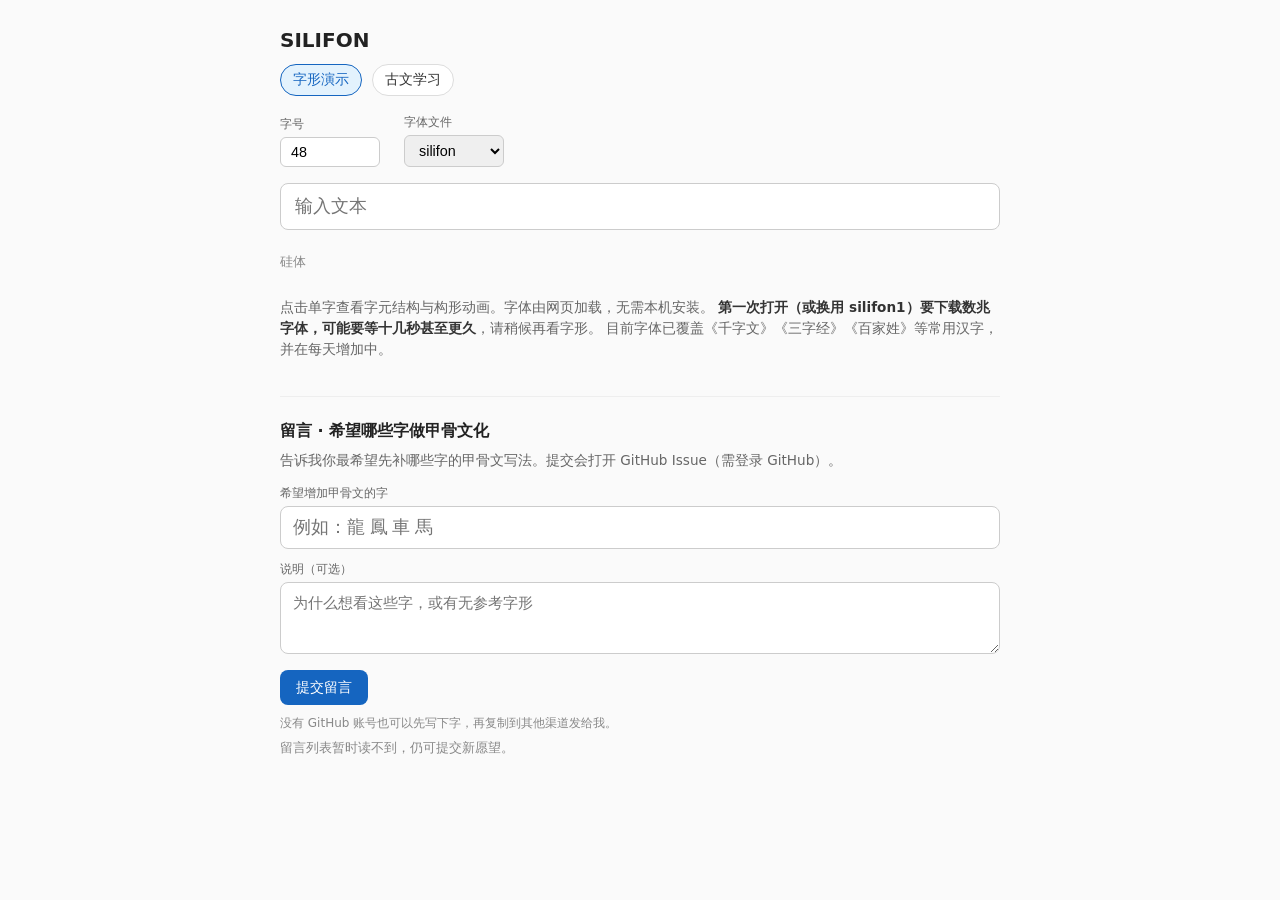
==== commit eb7a8738: "Unify font size controls to numeric inputs (reading + demo). Co-authored-by: Cursor <cursoragent@cur" ====
--- a/index.html
+++ b/index.html
@@ -155,7 +155,7 @@
 
     <div class="opts">
       <div class="opt">
-        <label for="fontSize">字体大小</label>
+        <label for="fontSize">字号</label>
         <input id="fontSize" type="number" min="24" max="120" step="4" value="48" />
       </div>
       <div class="opt">
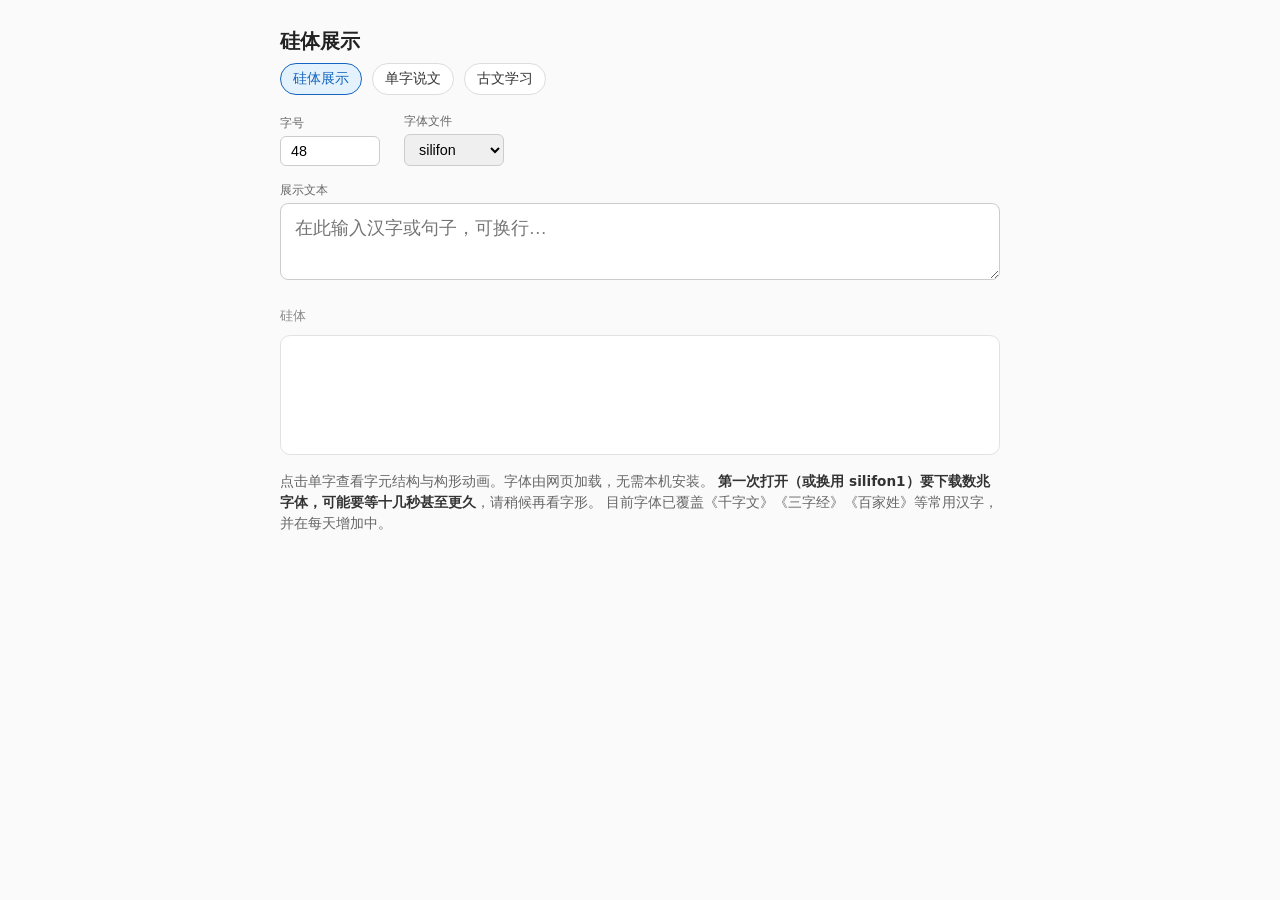
==== commit aac8e183: "Add 单字说文 page with offline Shuowen lookup. Rename 字形演示 to 硅体展示, drop guestbook, and ship static shuo" ====
--- a/index.html
+++ b/index.html
@@ -3,7 +3,7 @@
 <head>
   <meta charset="UTF-8" />
   <meta name="viewport" content="width=device-width, initial-scale=1" />
-  <title>SILIFON</title>
+  <title>硅体展示 · SILIFON</title>
   <link rel="stylesheet" href="glyph-ui.css" />
   <style>
     @font-face {
@@ -20,6 +20,7 @@
       font-family: system-ui, -apple-system, sans-serif;
       --silifon: "SilifonWeb", serif;
       --active-font: "SilifonWeb", serif;
+      --glyph-size: 48px;
     }
     * { box-sizing: border-box; }
     body {
@@ -28,11 +29,11 @@
       min-height: 100vh;
     }
     .wrap { max-width: 720px; margin: 0 auto; }
-    h1 { font-size: 1.25rem; margin: 0 0 16px; font-weight: 600; }
+    h1 { font-size: 1.25rem; margin: 0 0 8px; font-weight: 600; }
 
     .site-nav {
       display: flex; flex-wrap: wrap; gap: 10px;
-      margin: -4px 0 18px;
+      margin: 0 0 18px;
     }
     .site-nav a {
       display: inline-block;
@@ -65,12 +66,15 @@
 
     #textInput {
       width: 100%;
+      min-height: 76px;
+      resize: vertical;
       font-size: 1.1rem;
       padding: 12px 14px;
       border: 1px solid #ccc;
       border-radius: 8px;
       outline: none;
       font-family: "Songti SC", "SimSun", serif;
+      line-height: 1.45;
     }
     #textInput:focus { border-color: #1565c0; }
 
@@ -80,76 +84,46 @@
       color: #888;
     }
     #silifonOut {
-      display: flex;
-      flex-wrap: wrap;
-      gap: 6px;
-      line-height: 1;
+      min-height: 120px;
+      padding: 12px;
+      background: #fff;
+      border: 1px solid #e2e2e2;
+      border-radius: 10px;
+      font-family: var(--silifon-family, 'SilifonWeb'), serif;
+      font-size: var(--glyph-size, 48px);
+      line-height: 1.25;
+      word-break: break-all;
+      white-space: pre-wrap;
+      overflow-wrap: anywhere;
+      overflow: auto;
     }
     .glyph {
-      font-family: var(--silifon-family, 'SilifonWeb');
-      font-size: var(--glyph-size, 3rem);
+      font-family: inherit;
+      font-size: inherit;
       font-feature-settings: "liga" 1, "clig" 1;
       font-variant-ligatures: common-ligatures;
-      padding: 8px 10px;
-      border: 1px solid transparent;
-      border-radius: 8px;
-      background: #fff;
       cursor: pointer;
       user-select: none;
+      border-radius: 4px;
     }
     .glyph:hover {
-      border-color: #90caf9;
       background: #f5f9ff;
+      box-shadow: inset 0 0 0 1px #90caf9;
+    }
+    .glyph-space {
+      white-space: pre;
     }
 
     .hint { margin-top: 16px; font-size: 0.85rem; color: #666; line-height: 1.55; }
     .hint strong { color: #333; font-weight: 600; }
-    .feedback {
-      margin-top: 36px;
-      padding-top: 24px;
-      border-top: 1px solid #eee;
-    }
-    .feedback h2 { font-size: 1rem; margin: 0 0 8px; font-weight: 600; }
-    .feedback .lead { font-size: 0.85rem; color: #666; line-height: 1.5; margin: 0 0 14px; }
-    .feedback label {
-      display: block; font-size: 0.75rem; color: #666; margin: 0 0 4px;
-    }
-    .feedback textarea, .feedback input[type="text"] {
-      width: 100%;
-      font-size: 0.95rem;
-      padding: 10px 12px;
-      border: 1px solid #ccc;
-      border-radius: 8px;
-      outline: none;
-      font-family: inherit;
-      margin-bottom: 12px;
-    }
-    .feedback textarea:focus, .feedback input[type="text"]:focus { border-color: #1565c0; }
-    .feedback textarea { min-height: 72px; resize: vertical; }
-    #wishChars { font-family: "Songti SC", "SimSun", serif; font-size: 1.15rem; }
-    #wishSubmit {
-      border: none; background: #1565c0; color: #fff;
-      border-radius: 8px; padding: 8px 16px; cursor: pointer; font-size: 0.9rem;
-    }
-    #wishSubmit:hover { background: #0d47a1; }
-    .wish-note { font-size: 0.75rem; color: #888; margin: 10px 0 0; }
-    #wishList { margin: 18px 0 0; padding: 0; list-style: none; }
-    #wishList li {
-      padding: 10px 0;
-      border-bottom: 1px solid #f0f0f0;
-      font-size: 0.9rem;
-    }
-    #wishList a { color: #1565c0; text-decoration: none; }
-    #wishList a:hover { text-decoration: underline; }
-    #wishList .meta { display: block; font-size: 0.75rem; color: #999; margin-top: 4px; }
-    #wishListStatus { font-size: 0.8rem; color: #888; margin: 8px 0 0; }
   </style>
 </head>
 <body>
   <div class="wrap">
-    <h1>SILIFON</h1>
+    <h1>硅体展示</h1>
     <nav class="site-nav" aria-label="站点导航">
-      <a class="current" href="./">字形演示</a>
+      <a class="current" href="./">硅体展示</a>
+      <a href="./shuowen.html">单字说文</a>
       <a href="./classical/">古文学习</a>
     </nav>
 
@@ -166,7 +140,8 @@
         </select>
       </div>
     </div>
-    <input id="textInput" type="text" placeholder="输入文本" autocomplete="off" />
+    <label for="textInput" style="display:block;font-size:0.75rem;color:#666;margin:0 0 4px;">展示文本</label>
+    <textarea id="textInput" placeholder="在此输入汉字或句子，可换行…" autocomplete="off"></textarea>
     <div class="out-label">硅体 <span id="fontStatus"></span></div>
     <div id="silifonOut"></div>
     <p class="hint">
@@ -174,19 +149,6 @@
       <strong>第一次打开（或换用 silifon1）要下载数兆字体，可能要等十几秒甚至更久</strong>，请稍候再看字形。
       目前字体已覆盖《千字文》《三字经》《百家姓》等常用汉字，并在每天增加中。
     </p>
-
-    <section class="feedback" aria-labelledby="wishTitle">
-      <h2 id="wishTitle">留言 · 希望哪些字做甲骨文化</h2>
-      <p class="lead">告诉我你最希望先补哪些字的甲骨文写法。提交会打开 GitHub Issue（需登录 GitHub）。</p>
-      <label for="wishChars">希望增加甲骨文的字</label>
-      <input id="wishChars" type="text" placeholder="例如：龍 鳳 車 馬" autocomplete="off" />
-      <label for="wishNote">说明（可选）</label>
-      <textarea id="wishNote" placeholder="为什么想看这些字，或有无参考字形"></textarea>
-      <button id="wishSubmit" type="button">提交留言</button>
-      <p class="wish-note">没有 GitHub 账号也可以先写下字，再复制到其他渠道发给我。</p>
-      <p id="wishListStatus"></p>
-      <ul id="wishList"></ul>
-    </section>
   </div>
 
   <script src="glyph-ui.js"></script>
@@ -196,8 +158,6 @@
     let currentFontKey = 'silifon';
 
     const FONT_VERSION = '20260920155506';
-    const WISH_REPO = 'xjq284/silifon-demo';
-    const WISH_TITLE_PREFIX = '甲骨文愿望：';
     const FONT_FAMILIES = {
       silifon: 'SilifonWeb',
       silifon1: 'Silifon1Web',
@@ -214,10 +174,6 @@
     const fontFileSelect = document.getElementById('fontFile');
     const silifonOut = document.getElementById('silifonOut');
     const fontStatus = document.getElementById('fontStatus');
-
-    function chars(text) {
-      return Array.from(text || '').filter((ch) => /\S/u.test(ch));
-    }
 
     function fontFamilyId(key) {
       return FONT_FAMILIES[key] || FONT_FAMILIES.silifon;
@@ -260,15 +216,24 @@
 
     function render() {
       applyDisplayStyle();
-      const list = chars(textInput.value);
+      const raw = textInput.value || '';
       silifonOut.innerHTML = '';
-      list.forEach((ch) => {
+      for (const ch of raw) {
+        if (ch === '\n') {
+          silifonOut.appendChild(document.createElement('br'));
+          continue;
+        }
         const el = document.createElement('span');
-        el.className = 'glyph';
-        el.textContent = ch;
-        el.addEventListener('click', () => GlyphUI.open(ch));
+        if (/\s/u.test(ch)) {
+          el.className = 'glyph-space';
+          el.textContent = ch;
+        } else {
+          el.className = 'glyph';
+          el.textContent = ch;
+          el.addEventListener('click', () => GlyphUI.open(ch));
+        }
         silifonOut.appendChild(el);
-      });
+      }
     }
 
     let composing = false;
@@ -280,71 +245,6 @@
       setFontFile(fontFileSelect.value).catch(() => {});
     });
 
-    const wishChars = document.getElementById('wishChars');
-    const wishNote = document.getElementById('wishNote');
-    const wishSubmit = document.getElementById('wishSubmit');
-    const wishList = document.getElementById('wishList');
-    const wishListStatus = document.getElementById('wishListStatus');
-
-    function openWishIssue() {
-      const charsText = (wishChars.value || '').trim();
-      const note = (wishNote.value || '').trim();
-      if (!charsText) {
-        wishChars.focus();
-        return;
-      }
-      const title = WISH_TITLE_PREFIX + charsText.slice(0, 40);
-      const body = '希望增加甲骨文的字：\n' + charsText +
-        (note ? '\n\n说明：\n' + note : '');
-      const url = 'https://github.com/' + WISH_REPO + '/issues/new?title=' +
-        encodeURIComponent(title) + '&body=' + encodeURIComponent(body);
-      window.open(url, '_blank', 'noopener');
-    }
-
-    function loadWishList() {
-      wishListStatus.textContent = '正在读取已有留言…';
-      fetch('https://api.github.com/repos/' + WISH_REPO + '/issues?state=open&per_page=30')
-        .then((r) => {
-          if (!r.ok) throw new Error('http ' + r.status);
-          return r.json();
-        })
-        .then((items) => {
-          const wishes = (items || []).filter((it) =>
-            !it.pull_request && String(it.title || '').startsWith(WISH_TITLE_PREFIX)
-          );
-          wishList.innerHTML = '';
-          if (!wishes.length) {
-            wishListStatus.textContent = '还没有留言，欢迎第一条。';
-            return;
-          }
-          wishListStatus.textContent = '最近留言';
-          wishes.forEach((it) => {
-            const li = document.createElement('li');
-            const a = document.createElement('a');
-            a.href = it.html_url;
-            a.target = '_blank';
-            a.rel = 'noopener';
-            a.textContent = it.title;
-            const meta = document.createElement('span');
-            meta.className = 'meta';
-            const who = (it.user && it.user.login) ? it.user.login : '';
-            meta.textContent = who + (it.comments ? ' · ' + it.comments + ' 条讨论' : '');
-            li.appendChild(a);
-            li.appendChild(meta);
-            wishList.appendChild(li);
-          });
-        })
-        .catch(() => {
-          wishListStatus.textContent = '留言列表暂时读不到，仍可提交新愿望。';
-        });
-    }
-
-    wishSubmit.addEventListener('click', openWishIssue);
-    wishChars.addEventListener('keydown', (e) => {
-      if (e.key === 'Enter') openWishIssue();
-    });
-    loadWishList();
-
     ensureFont('silifon').then(() => { applyDisplayStyle(); render(); }).catch(() => {});
 
     const q = new URLSearchParams(location.search);
--- a/glyph-ui.css
+++ b/glyph-ui.css
@@ -72,13 +72,12 @@
   background: #fff;
   border: 1px solid #eee;
   border-radius: 6px;
+  overflow: hidden;
   display: flex;
   align-items: center;
   justify-content: center;
-  font-family: var(--silifon, "Silifon"), serif;
-  font-size: 52px;
-  line-height: 1;
 }
+.glyph-var-thumb img { width: 88px; height: 88px; object-fit: contain; }
 .glyph-comp-card {
   padding: 10px;
   border: 1px solid #e8e8e8;
